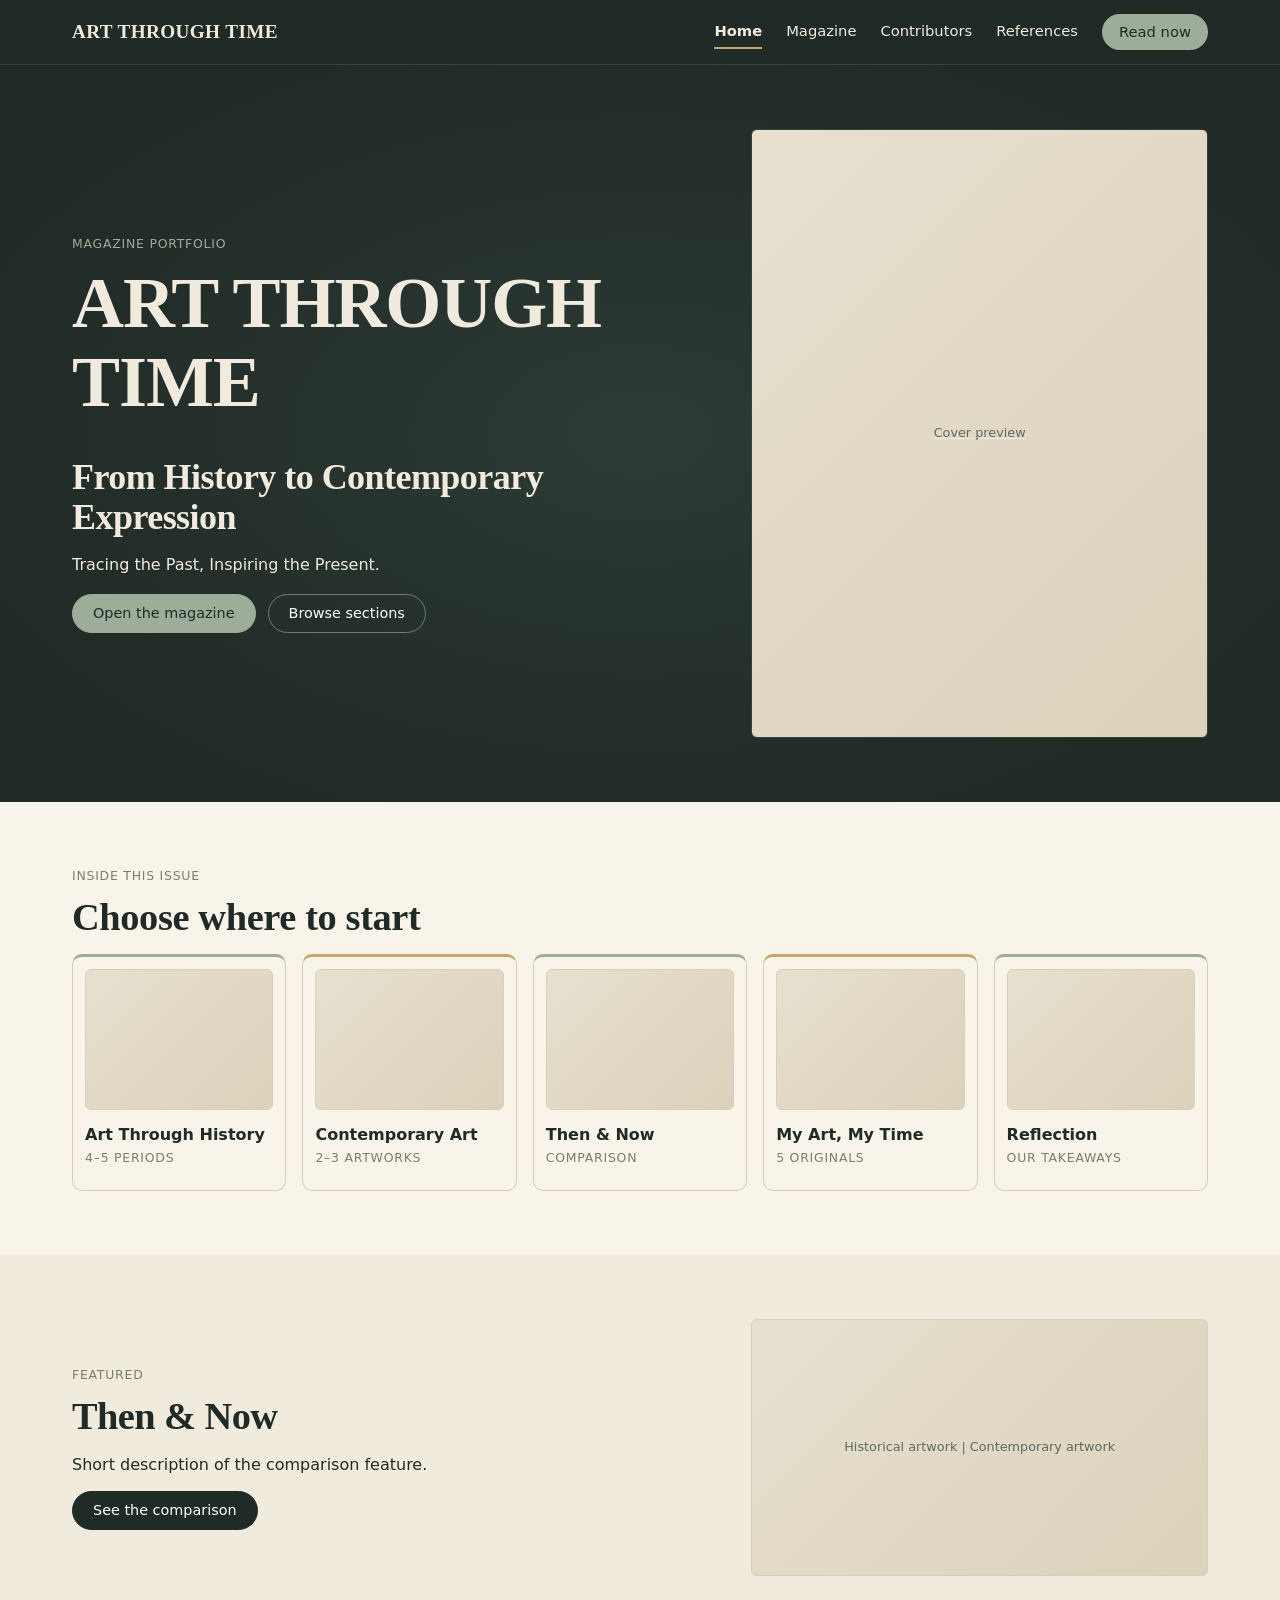
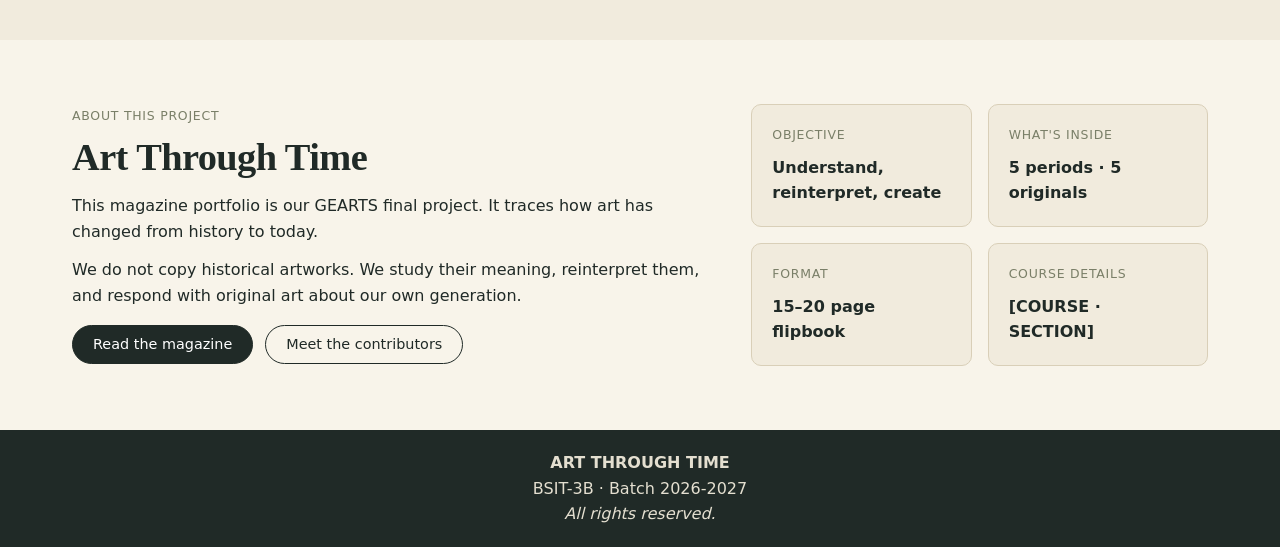
==== index.html @ 332687cd "Base Website/Initial Commit" ====
<!doctype html>
<html lang="en">
<head>
  <meta charset="utf-8">
  <meta name="viewport" content="width=device-width, initial-scale=1">
  <link rel="stylesheet" href="css/style.css">
  <title>Art Through Time</title>
</head>
<body>

  <div id="site-header"></div>

    <main>
      <section class="section">
        <div class="wrap hero">
          <div>
            <p class="label">Magazine Portfolio</p>
            <h1 data-title></h1>

            <h2 style="font-size: 2.25rem;">
              From History to Contemporary Expression
            </h2>

            <p>Tracing the Past, Inspiring the Present.</p>

            <div class="actions">
              <a class="btn primary" href="magazine.html">Open the magazine</a>
              <a class="btn" href="#sections">Browse sections</a>
            </div>
          </div>

          <a href="magazine.html" aria-label="Open the magazine">
            <div class="ph">Cover preview</div>
          </a>

        </div>
      </section>

      <section class="section alt" id="sections">
        <div class="wrap">

          <p class="label">Inside this issue</p>
          <h2>Choose where to start</h2>

          <div class="cards">
            <a class="card" href="viewer.html#p=4">
              <div class="ph"></div>
              <strong>Art Through History</strong>
              <p class="label">4–5 periods</p>
            </a>

            <a class="card" href="viewer.html#p=12">
              <div class="ph"></div>
              <strong>Contemporary Art</strong>
              <p class="label">2–3 artworks</p>
            </a>

            <a class="card" href="viewer.html#p=14">
              <div class="ph"></div>
              <strong>Then &amp; Now</strong>
              <p class="label">Comparison</p>
            </a>

            <a class="card" href="viewer.html#p=16">
              <div class="ph"></div>
              <strong>My Art, My Time</strong>
              <p class="label">5 originals</p>
            </a>

            <a class="card" href="viewer.html#p=18">
              <div class="ph"></div>
              <strong>Reflection</strong>
              <p class="label">Our takeaways</p>
            </a>
          </div>

        </div>
      </section>

      <section class="section">
        <div class="wrap hero">

          <div>
              <p class="label">Featured</p>
              <h2>Then &amp; Now</h2>
              <p>Short description of the comparison feature.</p>

              <a class="btn primary" href="viewer.html#p=14">
                See the comparison
              </a>
          </div>

          <div class="ph wide">
            Historical artwork | Contemporary artwork
          </div>

        </div>
      </section>

      <section class="section alt">
        <div class="wrap hero">

          <div>
            <p class="label">About this project</p>
            <h2>Art Through Time</h2>

            <p>
              This magazine portfolio is our GEARTS final project.
              It traces how art has changed from history to today.
            </p>

            <p>
              We do not copy historical artworks. We study their
              meaning, reinterpret them, and respond with original
              art about our own generation.
            </p>

            <div class="actions">
              <a class="btn primary" href="magazine.html">Read the magazine</a>
              <a class="btn" href="contributors.html">Meet the contributors</a>
            </div>
          </div>

          <div class="grid2">
            <div class="box">
              <p class="label">Objective</p>
              <strong>Understand, reinterpret, create</strong>
            </div>

            <div class="box">
              <p class="label">What's inside</p>
              <strong>5 periods · 5 originals</strong>
            </div>

            <div class="box">
              <p class="label">Format</p>
              <strong>15–20 page flipbook</strong>
            </div>

            <div class="box">
              <p class="label">Course details</p>
              <strong>[COURSE · SECTION]</strong>
            </div>
          </div>
        </div>
      </section>
    </main>

  <div id="site-footer"></div>

  <script src="js/data.js"></script>
  <script src="js/main.js"></script>

</body>
</html>
---- css/style.css ----
:root{
  --forest:#202A27; --cream:#F1EBDD; --sage:#9DAD99; --gold:#C6A66B;
  --bg:#F1EBDD; --surface:#F8F4EA; --ink:#202A27; --muted:#5d6a63; --line:#d9cfb8;
  --dark:#202A27; --accent:#202A27; --accent-soft:#e3e5d6; --hl:#9DAD99; --hl-light:#C6A66B; --stage:radial-gradient(ellipse at center,#2d3a36 0%,#202A27 78%);
  --font-display:Georgia,"Times New Roman",serif;
  --font-body:system-ui,-apple-system,"Segoe UI",Arial,sans-serif;
  --max:1200px; --radius:10px;
  --shadow:0 1px 2px rgba(32,42,39,.06),0 8px 24px rgba(32,42,39,.08);
}
*{box-sizing:border-box}
html{-webkit-text-size-adjust:100%}
body{margin:0;font-family:var(--font-body);background:var(--bg);color:var(--ink);line-height:1.6}
img{max-width:100%}
h1,h2,h3{font-family:var(--font-display);line-height:1.1;margin:0 0 .5em;letter-spacing:-.01em}
h1{font-size:clamp(2.2rem,6vw,4.5rem)}
h2{font-size:clamp(1.6rem,3vw,2.5rem)}
a{color:inherit}
:focus-visible{outline:2px solid var(--accent);outline-offset:2px}
.wrap{max-width:var(--max);margin:0 auto;padding:0 clamp(16px,4vw,32px)}
.section{padding:clamp(40px,8vw,88px) 0}
.section.alt{background:var(--surface)}
.label{font-size:.78rem;letter-spacing:.06em;color:var(--muted);text-transform:uppercase;margin:0 0 .6em}

/* Header / footer */
.site-header{background:var(--accent);color:#F1EBDD;border-bottom:1px solid #34423d;position:sticky;top:0;z-index:10}
.site-header .wrap{display:flex;align-items:center;justify-content:space-between;height:64px;gap:16px}
.brand{font-family:var(--font-display);font-weight:700;font-size:1.2rem;text-decoration:none;letter-spacing:.02em;white-space:nowrap}
.nav{display:flex;gap:24px;align-items:center}
.nav a{text-decoration:none;font-size:.92rem;padding:4px 0;border-bottom:2px solid transparent;transition:border-color .2s}
.nav a:not(.btn):hover{border-color:#556660}
.nav a[aria-current="page"]{border-bottom-color:var(--hl-light);font-weight:600}
.site-footer{background:var(--dark);color:#e4dfd0;padding:20px 0}
.site-footer .wrap{display:flex;flex-direction:column;text-align:center;font-size:medium;}
.site-footer nav{display:flex;gap:20px;flex-wrap:wrap}
.site-footer a{text-decoration:none;opacity:.85}
.site-footer a:hover{opacity:1;text-decoration:underline}

/* Buttons / chips */
.btn{display:inline-flex;align-items:center;justify-content:center;gap:6px;padding:10px 20px;border:1px solid var(--ink);border-radius:999px;background:var(--surface);color:var(--ink);text-decoration:none;font-size:.9rem;cursor:pointer;font-family:inherit;line-height:1.2;transition:background .2s,color .2s,transform .1s}
.btn:hover{background:var(--ink);color:#fff}
.btn:active{transform:scale(.97)}
.btn.primary{background:var(--accent);border-color:var(--accent);color:#fff}
.nav .btn{background:var(--hl);border-color:var(--hl);color:#fff}
.btn.primary:hover{background:var(--hl);border-color:var(--hl)}
.nav .btn:hover{background:var(--cream);border-color:var(--cream);color:var(--ink)}
.nav .btn{padding:8px 16px}
.btn:disabled{opacity:.4;cursor:not-allowed}
.chip{display:inline-block;padding:3px 12px;border:1px solid var(--line);border-radius:99px;font-size:.78rem;text-decoration:none;background:var(--surface);cursor:pointer;font-family:inherit;color:var(--ink);transition:background .2s,border-color .2s}
.chip:hover{border-color:var(--hl);background:var(--accent-soft)}
.chip.active{background:var(--ink);border-color:var(--ink);color:#fff}
.actions{display:flex;gap:12px;flex-wrap:wrap;margin:24px 0}

/* Placeholders */
.ph{background:linear-gradient(135deg,#e7e0cf,#dbd2bb);border:1px solid var(--line);display:grid;place-items:center;text-align:center;padding:8px;color:var(--muted);font-size:.8rem;aspect-ratio:3/4;overflow:hidden;border-radius:6px}
.ph img{width:100%;height:100%;object-fit:cover}
.ph.wide{aspect-ratio:16/9}

/* Layouts */
.hero{display:grid;grid-template-columns:1.4fr 1fr;gap:clamp(24px,5vw,56px);align-items:center}
.cards{display:grid;grid-template-columns:repeat(auto-fill,minmax(min(100%,200px),1fr));gap:16px}
.card{background:var(--surface);border:1px solid var(--line);border-radius:var(--radius);padding:12px;text-decoration:none;display:block;transition:box-shadow .2s,transform .2s}
a.card:hover{box-shadow:var(--shadow);transform:translateY(-2px)}
.card .ph{aspect-ratio:4/3;margin-bottom:12px}
.card p{margin:.2em 0 0}

/* Contributors */
.person{text-align:center;padding:24px 12px}
.person .ph{width:96px;aspect-ratio:1;border-radius:50%;margin:0 auto 12px}
.person .chips{display:flex;gap:6px;justify-content:center;flex-wrap:wrap;margin-top:8px}
.filters{display:flex;gap:8px;flex-wrap:wrap;margin:16px 0 24px;align-items:center}

/* TOC */
.toc{display:grid;grid-template-columns:1fr 1fr;gap:12px}
.toc a{display:flex;gap:16px;align-items:center;background:var(--bg);border:1px solid var(--line);border-radius:var(--radius);padding:12px;text-decoration:none;transition:border-color .2s,box-shadow .2s}
.toc a:hover{border-color:var(--accent);box-shadow:var(--shadow)}
.toc .ph{width:48px;aspect-ratio:3/4;flex:none;padding:0}
.toc .dots{flex:1;border-bottom:2px dotted var(--line);min-width:12px}

/* Boxes */
.grid2{display:grid;grid-template-columns:1fr 1fr;gap:16px}
.box{background:var(--surface);border:1px solid var(--line);border-radius:var(--radius);padding:20px}
.section.alt .box{background:var(--bg)}
.dark{background:var(--dark);color:#fff;padding:28px;border-radius:var(--radius)}
input[type="search"]{padding:10px 16px;border:1px solid var(--line);border-radius:999px;font:inherit;min-width:240px;background:var(--surface)}

/* ===== Flipbook viewer ===== */
body.viewer{height:100vh;height:100dvh;display:flex;flex-direction:column;overflow:hidden;background:#19211f}
.viewer-top{display:flex;justify-content:space-between;align-items:center;padding:10px clamp(12px,3vw,24px);background:#202A27;color:#F1EBDD;border-bottom:1px solid #34423d;gap:12px}
.viewer-top .brand{color:#fff;overflow:hidden;text-overflow:ellipsis}
.viewer-top .tools{display:flex;gap:6px;align-items:center;flex-wrap:wrap;justify-content:flex-end}
.viewer-top .btn{background:#2a3632;border-color:#3f4e48;color:#F1EBDD;padding:8px 14px;font-size:.85rem}
.viewer-top .btn:hover:not(:disabled){background:var(--hl);border-color:var(--hl)}
.viewer-top .btn[aria-pressed="true"]{background:var(--hl);border-color:var(--hl)}
.tools .sep{width:1px;height:22px;background:#3f4e48;margin:0 4px}
#zoomreset{min-width:62px;font-variant-numeric:tabular-nums}

.viewer-body{flex:1;display:grid;grid-template-columns:0 1fr;min-height:0;transition:grid-template-columns .25s ease}
body.rail-open .viewer-body{grid-template-columns:260px 1fr}
.rail{background:#202A27;border-right:1px solid #34423d;overflow:hidden auto;color:#e4dfd0}
.rail h2{font-family:var(--font-body);font-size:.75rem;letter-spacing:.08em;text-transform:uppercase;color:#a3ada4;margin:0;padding:18px 20px 8px;white-space:nowrap}
.rail button{all:unset;box-sizing:border-box;display:flex;justify-content:space-between;gap:12px;width:260px;max-width:100%;padding:12px 20px;cursor:pointer;font-size:.92rem;border-left:3px solid transparent;color:#e4dfd0}
.rail button span{color:#a3ada4;font-variant-numeric:tabular-nums;font-size:.8rem}
.rail button:hover{background:#2a3632}
.rail button:focus-visible{outline:2px solid var(--hl);outline-offset:-2px}
.rail button.active{background:#2a3632;border-left-color:var(--hl);color:#fff}

.stage{position:relative;display:flex;flex-direction:column;min-width:0;min-height:0;background:var(--stage)}
.book-area{flex:1;display:flex;padding:clamp(12px,3vw,32px);min-height:0;overflow:auto;scrollbar-color:#556660 transparent}
.book-holder{margin:auto;flex:none}
#book{filter:drop-shadow(0 20px 30px rgba(0,0,0,.5))}
.arrow{position:absolute;top:50%;transform:translateY(-50%);z-index:5;width:44px;height:44px;border-radius:50%;border:1px solid #556660;background:rgba(32,42,39,.85);color:#fff;cursor:pointer;font-size:1.1rem;backdrop-filter:blur(6px);transition:background .2s}
.arrow:hover{background:var(--hl);border-color:var(--hl)}
#prev{left:12px}#next{right:12px}

.page{background:#FBF8F1;overflow:hidden;container-type:inline-size}
.page.hard{background:#F8F4EA}
.page-inner{padding:6cqw;font-size:3.2cqw;line-height:1.4}
.page-inner h1{font-size:9cqw;margin:0 0 .4em}
.page-inner h3{font-size:6cqw}
.page-inner .label{font-size:2.4cqw}
.page-inner img{max-width:100%;height:auto}

.scrubber{display:flex;gap:6px;padding:10px clamp(12px,3vw,24px);background:#202A27;border-top:1px solid #34423d;overflow-x:auto;align-items:center}
.scrubber button{flex:none;min-width:44px;height:34px;border:1px solid #3f4e48;border-radius:6px;background:#2a3632;color:#e4dfd0;cursor:pointer;font-size:.75rem}
.scrubber button:hover{border-color:var(--hl)}
.scrubber button.active{background:var(--hl);border-color:var(--hl);color:#fff}
.page-count{margin-left:auto;padding-left:12px;font-size:.78rem;color:#9DAD99;white-space:nowrap}

/* ===== Responsive ===== */
@media (max-width:900px){
  .hero,.grid2,.toc{grid-template-columns:1fr !important}
  .site-header .wrap{height:auto;flex-wrap:wrap;padding-top:10px;padding-bottom:10px}
  .nav{gap:16px;overflow-x:auto;width:100%;padding:4px 0}
  .nav a{white-space:nowrap}
  .hero>a{max-width:320px}
  /* rail becomes an overlay drawer */
  .viewer-body,body.rail-open .viewer-body{grid-template-columns:1fr}
  .rail{position:fixed;top:0;bottom:0;left:0;width:min(280px,85vw);z-index:30;transform:translateX(-100%);transition:transform .25s ease;padding-top:56px;box-shadow:8px 0 30px rgba(0,0,0,.4)}
  body.rail-open .rail{transform:none}
  .rail button{width:100%}
}
@media (max-width:700px){
  .arrow{width:38px;height:38px;opacity:.85}
  #prev{left:6px}#next{right:6px}
  .viewer-top{flex-wrap:wrap;padding:8px 12px}
  .viewer-top .btn{padding:6px 10px;font-size:.8rem}
  .tools .sep,#fullscreen{display:none}
  input[type="search"]{min-width:0;width:100%;margin-left:0 !important}
  .filters{margin-left:0}
  .section{padding:36px 0}
}
@media (prefers-reduced-motion:reduce){*{transition:none !important}}
.rail-close{display:none !important}
@media (max-width:900px){.rail-close{display:inline-block !important;width:auto !important;padding:0 !important;font-size:1.4rem !important;border:0 !important}.rail h2{display:flex;justify-content:space-between;align-items:center}}

/* ===== Dark accent band: first section of every page uses the viewer's stage colour ===== */
main>.section:first-child{background:var(--stage);color:#F1EBDD}
main>.section:first-child .label{color:#9DAD99}
main>.section:first-child .box,main>.section:first-child .card,main>.section:first-child .chip:not(.active){color:var(--ink)}
main>.section:first-child .box .label,main>.section:first-child .card .label{color:var(--muted)}
main>.section:first-child .btn:not(.primary){background:transparent;border-color:#6b7d75;color:#fff}
main>.section:first-child .btn:not(.primary):hover{background:var(--cream);border-color:var(--cream);color:var(--ink)}
main>.section:first-child .btn.primary{background:var(--hl);border-color:var(--hl)}
main>.section:first-child .btn.primary:hover{background:var(--cream);border-color:var(--cream);color:var(--ink)}
main>.section:first-child .chip.active{background:var(--hl);border-color:var(--hl)}
main>.section:first-child .dark{background:#202A27;border:1px solid #34423d}
main>.section:first-child .ph{border-color:#34423d}
.site-footer{background:var(--dark)}
.back{padding:8px 14px !important}
@media (max-width:540px){.viewer-top .brand{display:none}}
.viewer-top .left{display:flex;align-items:center;gap:14px;min-width:0}
#book{width:100%;height:100%}
.book-area{padding:24px 68px}
@media (max-width:700px){.book-area{padding:12px}}

/* ===== Palette 2: Museum Gallery (forest #202A27, cream #F1EBDD, sage #9DAD99, gold #C6A66B) ===== */
.nav .btn,.btn.primary:hover,.arrow:hover,.scrubber button.active,.viewer-top .btn:hover:not(:disabled),.viewer-top .btn[aria-pressed="true"],
main>.section:first-child .btn.primary,main>.section:first-child .chip.active{color:var(--forest)}
.nav .btn:hover{background:var(--cream);border-color:var(--cream)}
.rail button.active{border-left-color:var(--gold)}
.rail button.active,.rail button:hover{color:var(--cream)}
.site-header .brand,.site-header .nav a{color:var(--cream)}
.site-header .nav .btn{color:var(--forest)}
.label{color:#7a7f68}
main>.section:first-child .label,.site-footer .label{color:var(--sage)}
.chip:hover{background:var(--accent-soft);border-color:var(--sage)}
.card,.box{border-color:var(--line)}
a.card{border-top:3px solid var(--sage)}
a.card:nth-child(even){border-top-color:var(--gold)}
.dark{background:var(--forest)}
.hero h1,.hero h2{letter-spacing:-.015em}
body.viewer{background:#19211f}

/* ===== Tighter spacing ===== */
.section{padding:clamp(28px,5vw,64px) 0}
.hero{gap:clamp(16px,4vw,40px)}
.actions{margin:16px 0 0}
.section p{margin:0 0 .8em}
.section h2{margin-bottom:.4em}
.section .cards{margin-top:16px}
.filters{margin:12px 0 16px}
@media (max-width:900px){
  .hero>a,.hero>.ph{max-width:240px}
  .hero>.ph.wide{max-width:none}
}
@media (max-width:700px){
  .section{padding:24px 0}
  .hero{gap:16px}
  .site-footer{padding:24px 0}
  h1{margin-bottom:.35em}
}
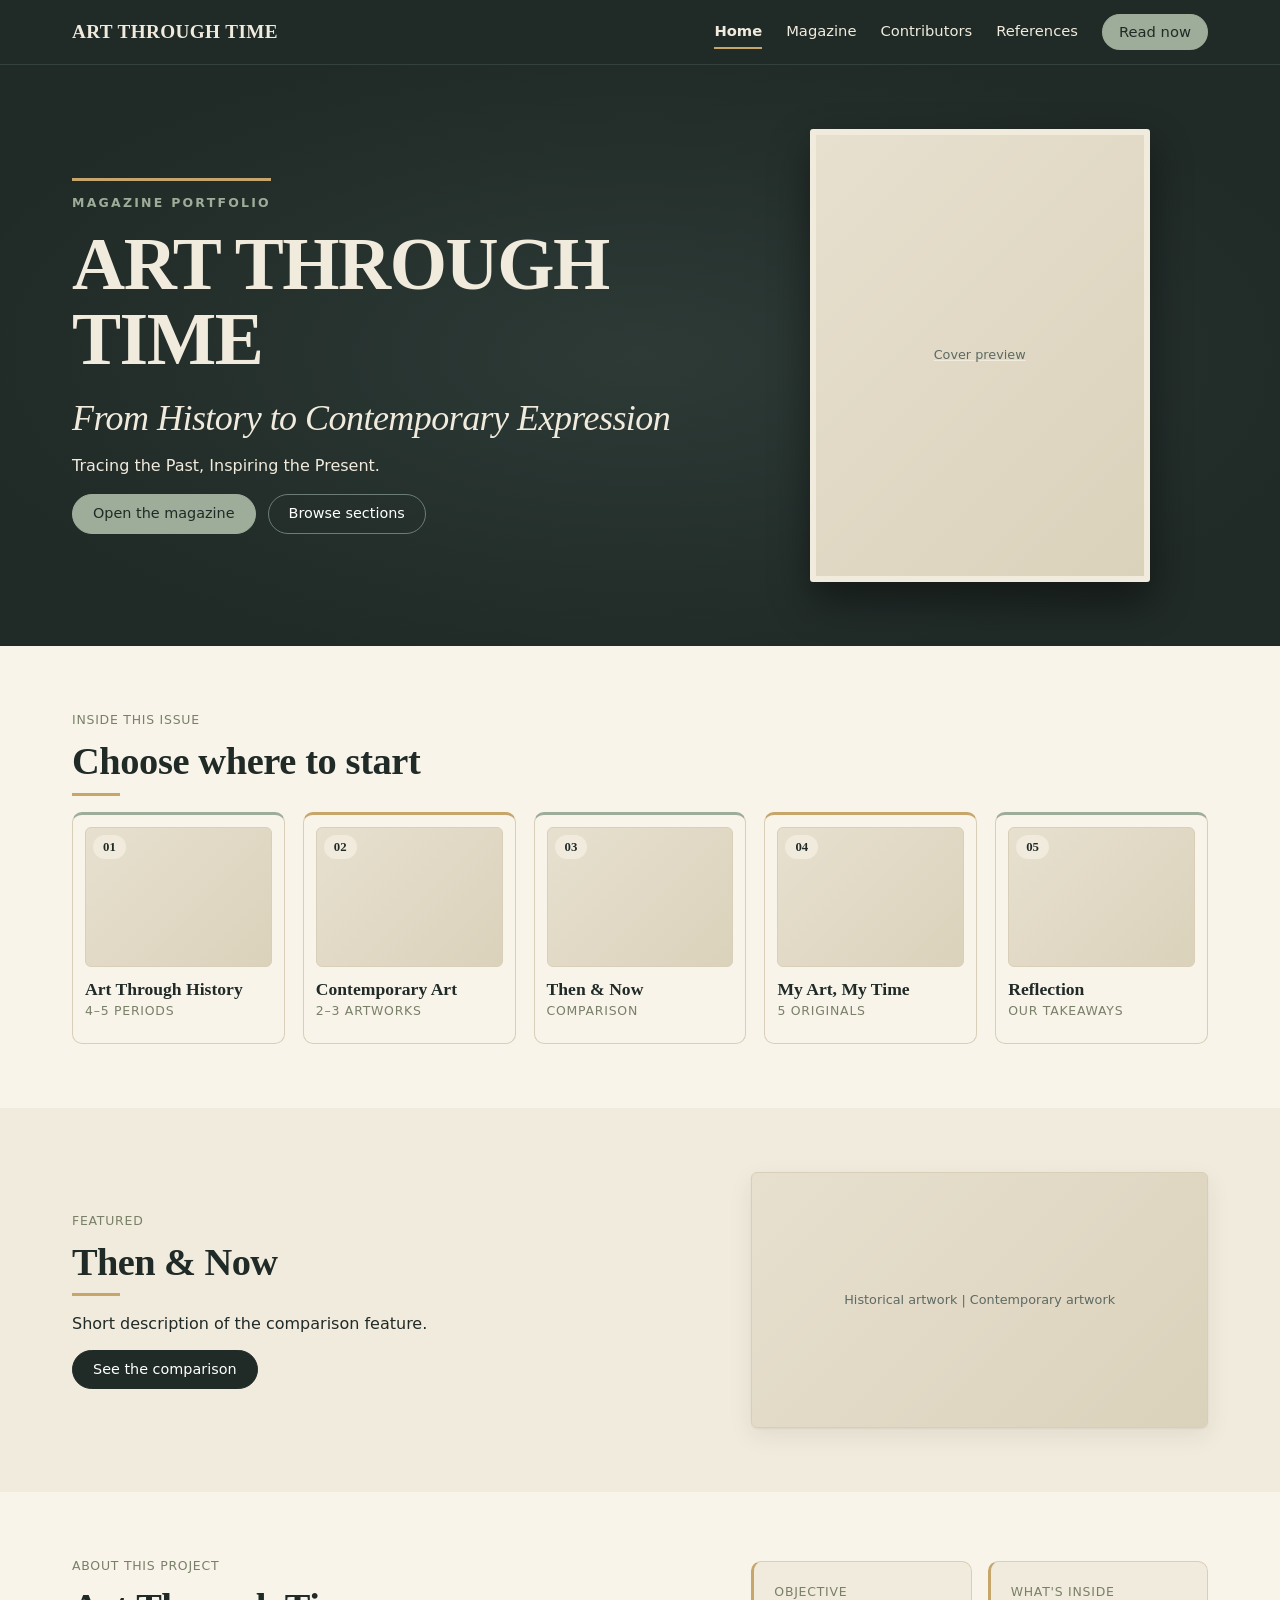
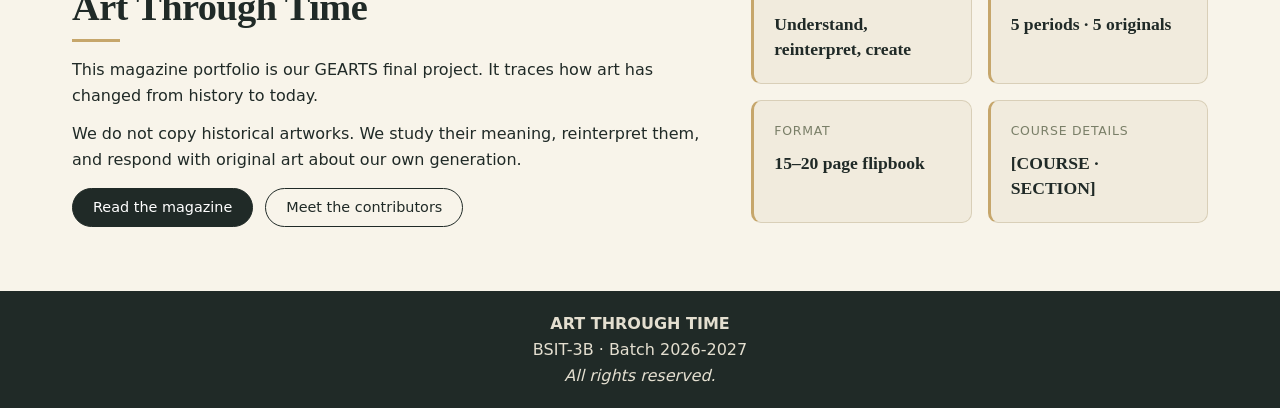
==== commit 2e1cc236: "Base Website/Initial Commit" ====
--- a/index.html
+++ b/index.html
@@ -6,7 +6,7 @@
   <link rel="stylesheet" href="css/style.css">
   <title>Art Through Time</title>
 </head>
-<body>
+<body class="home">
 
   <div id="site-header"></div>
 
--- a/css/style.css
+++ b/css/style.css
@@ -208,4 +208,188 @@
   .hero{gap:16px}
   .site-footer{padding:24px 0}
   h1{margin-bottom:.35em}
+}
+
+/* =====================================================
+   SHARED MAGAZINE TOUCHES
+   Applies to: contributors, home, magazine, references
+   ===================================================== */
+
+/* Masthead label: gold rule on top, spaced capitals */
+body:is(.contributors,.home,.magazine,.references) main > .section:first-child .wrap > .label:first-child,
+body:is(.contributors,.home,.magazine,.references) main > .section:first-child .hero > div > .label:first-child{
+  display:inline-block;padding-top:12px;border-top:3px solid var(--gold);
+  letter-spacing:.18em;font-weight:600;margin-bottom:14px;
+}
+
+/* Big page title */
+body:is(.contributors,.home,.magazine,.references) main > .section:first-child h1{
+  font-size:clamp(2.4rem,6.5vw,4.6rem);font-weight:700;line-height:1.02;
+  letter-spacing:-.02em;margin-bottom:.3em;
+}
+
+/* Small gold bar under section headings further down the page */
+body:is(.home,.magazine) .section:not(:first-child) h2::after{
+  content:"";display:block;width:48px;height:3px;background:var(--gold);margin-top:10px;
+}
+
+/* Magazine cover look for the cover preview image */
+body:is(.home,.magazine) .hero > a{justify-self:center;width:100%;max-width:340px}
+body:is(.home,.magazine) .hero > a .ph{
+  border:6px solid var(--cream);border-radius:3px;
+  box-shadow:0 18px 40px rgba(0,0,0,.45);transition:transform .3s;
+}
+body:is(.home,.magazine) .hero > a:hover .ph{transform:rotate(-1.5deg) translateY(-4px)}
+
+/* Subtitle in the hero looks like a standfirst */
+body:is(.home,.magazine) main > .section:first-child .hero h2{
+  font-style:italic;font-weight:400;color:var(--cream);
+}
+
+/* =====================================================
+   HOME (index.html)
+   ===================================================== */
+body.home .cards{counter-reset:issue;gap:18px}
+body.home a.card{position:relative;counter-increment:issue}
+body.home a.card::before{
+  content:counter(issue,decimal-leading-zero);position:absolute;top:20px;left:20px;z-index:1;
+  background:var(--cream);color:var(--forest);font-family:var(--font-display);
+  font-weight:700;font-size:.8rem;padding:2px 10px;border-radius:99px;
+}
+body.home a.card strong{display:block;font-family:var(--font-display);font-size:1.1rem;line-height:1.25}
+body.home .hero > .ph.wide{border:1px solid var(--line);box-shadow:var(--shadow)}
+body.home .grid2 .box{border-left:3px solid var(--gold)}
+body.home .grid2 .box strong{font-family:var(--font-display);font-size:1.1rem;line-height:1.3}
+
+/* =====================================================
+   MAGAZINE (magazine.html)
+   ===================================================== */
+body.magazine .hero > a{max-width:300px}
+body.magazine .hero p .chip{margin:0 6px 8px 0;font-size:.8rem;padding:4px 14px}
+body.magazine .toc{gap:14px}
+body.magazine .toc a{
+  border-left:3px solid var(--sage);font-family:var(--font-display);font-size:1.05rem;
+}
+body.magazine .toc a:nth-child(even){border-left-color:var(--gold)}
+body.magazine .toc a:hover{transform:translateX(3px)}
+
+/* =====================================================
+   CONTRIBUTORS (contributors.html)
+   ===================================================== */
+body.contributors main h1 + p{
+  margin:0 0 24px;padding-bottom:20px;
+  border-bottom:3px double rgba(157,173,153,.55);opacity:.9;
+}
+
+/* Filters and search */
+body.contributors .filters{gap:10px;margin:8px 0 28px}
+body.contributors .filters > .label{margin:0 6px 0 0;letter-spacing:.14em;font-weight:600}
+body.contributors #filters .chip{padding:6px 16px;font-size:.82rem;letter-spacing:.02em}
+body.contributors #filters .chip:hover{transform:translateY(-1px)}
+body.contributors #search{
+  padding:10px 18px;border-color:#6b7d75;background:var(--surface);color:var(--ink);
+  transition:border-color .2s,box-shadow .2s;
+}
+body.contributors #search:focus{
+  outline:none;border-color:var(--gold);box-shadow:0 0 0 3px rgba(198,166,107,.35);
+}
+
+/* Contributor cards */
+body.contributors #people{counter-reset:person;gap:18px}
+body.contributors #people .card,
+body.contributors #people .person{
+  position:relative;counter-increment:person;border-top:3px solid var(--sage);
+  padding:24px 14px 20px;text-align:center;overflow:hidden;
+}
+body.contributors #people .card:nth-child(even),
+body.contributors #people .person:nth-child(even){border-top-color:var(--gold)}
+
+/* Issue-style number in the corner */
+body.contributors #people .card::before,
+body.contributors #people .person::before{
+  content:counter(person,decimal-leading-zero);position:absolute;top:10px;right:12px;
+  font-family:var(--font-display);font-size:.85rem;font-weight:700;color:var(--gold);
+}
+body.contributors #people .card:hover,
+body.contributors #people .person:hover{transform:translateY(-4px);box-shadow:var(--shadow)}
+
+/* Round photo with a thin gold ring */
+body.contributors #people .ph{
+  width:96px;aspect-ratio:1;border-radius:50%;margin:0 auto 14px;border:2px solid var(--gold);
+}
+
+/* Names look like a magazine byline */
+body.contributors #people strong,
+body.contributors #people h3,
+body.contributors #people h4{
+  display:block;font-family:var(--font-display);font-size:1.02rem;font-weight:700;
+  line-height:1.25;text-wrap:balance;
+}
+body.contributors #people .label{margin:6px 0 0;font-size:.7rem;letter-spacing:.14em}
+body.contributors #people .chips{margin-top:10px}
+
+@media (max-width:700px){
+  body.contributors #people{grid-template-columns:repeat(2,1fr);gap:12px}
+  body.contributors #people .ph{width:76px}
+  body.contributors #people strong,
+  body.contributors #people h3,
+  body.contributors #people h4{font-size:.92rem}
+}
+
+/* =====================================================
+   REFERENCES (references.html)
+   ===================================================== */
+body.references #ref-filters{gap:10px;margin:8px 0 20px}
+body.references #ref-filters .label{margin:0 6px 0 0;letter-spacing:.14em;font-weight:600}
+body.references #ref-filters .chip{padding:6px 16px;font-size:.82rem}
+body.references #ref-filters .chip:hover{transform:translateY(-1px)}
+
+/* Reference list */
+body.references #refs{margin:0;padding-left:1.6em}
+body.references #refs li{
+  padding:12px 0 12px .4em;border-bottom:1px dotted var(--line);line-height:1.5;
+}
+body.references #refs li:last-child{border-bottom:0}
+body.references #refs li::marker{color:var(--gold);font-family:var(--font-display);font-weight:700}
+body.references #refs a{text-underline-offset:3px}
+
+/* Acknowledgements column */
+body.references #thanks .dark h2{font-style:italic;font-weight:400}
+body.references #thanks .box ul{list-style:none;margin:0;padding:0}
+body.references #thanks .box li{padding:8px 0;border-bottom:1px dotted var(--line)}
+body.references #thanks .box li:last-child{border-bottom:0}
+body.references #thanks .box li::before{content:"— ";color:var(--gold);font-weight:700}
+body.references #thanks .box:last-of-type{border-left:3px solid var(--gold)}
+body.references #thanks .box:last-of-type p:last-child{font-family:var(--font-display);font-style:italic}
+
+/* =====================================================
+   VIEWER (viewer.html): text margin inside the pages
+   ===================================================== */
+body.viewer #book .page,
+body.viewer #book .stf__item{
+  box-sizing:border-box;
+  padding:clamp(14px,3%,28px) clamp(24px,6%,64px);
+  overflow-x:hidden;overflow-y:auto;scrollbar-width:thin;
+}
+body.viewer #book .page p,
+body.viewer #book .page li{
+  font-size:clamp(.78rem,1.1vw,.95rem);line-height:1.45;margin:0 0 .6em;
+  max-width:100%;overflow-wrap:break-word;
+}
+body.viewer #book .page h1{font-size:clamp(1.3rem,2.4vw,2rem);margin:0 0 .4em}
+body.viewer #book .page h2{font-size:clamp(1.05rem,1.8vw,1.5rem);margin:0 0 .4em}
+body.viewer #book .page h3{font-size:clamp(.9rem,1.4vw,1.15rem);margin:0 0 .4em}
+body.viewer #book .page h1,
+body.viewer #book .page h2,
+body.viewer #book .page h3{max-width:100%;overflow-wrap:break-word}
+body.viewer #book .page .label{font-size:.7rem;margin:0 0 .5em}
+body.viewer #book .page .ph{aspect-ratio:4/3;margin-bottom:.8em}
+body.viewer #book .page .ph.wide{aspect-ratio:16/9}
+body.viewer #book .page img{max-width:100%;height:auto;max-height:55%;object-fit:contain}
+body.viewer #book .page.full-bleed,
+body.viewer #book .stf__item.full-bleed,
+body.viewer #book .stf__item[data-density="hard"]{padding:0;overflow:hidden}
+@media (max-width:640px){
+  body.viewer #book .page,
+  body.viewer #book .stf__item{padding:12px 16px}
 }
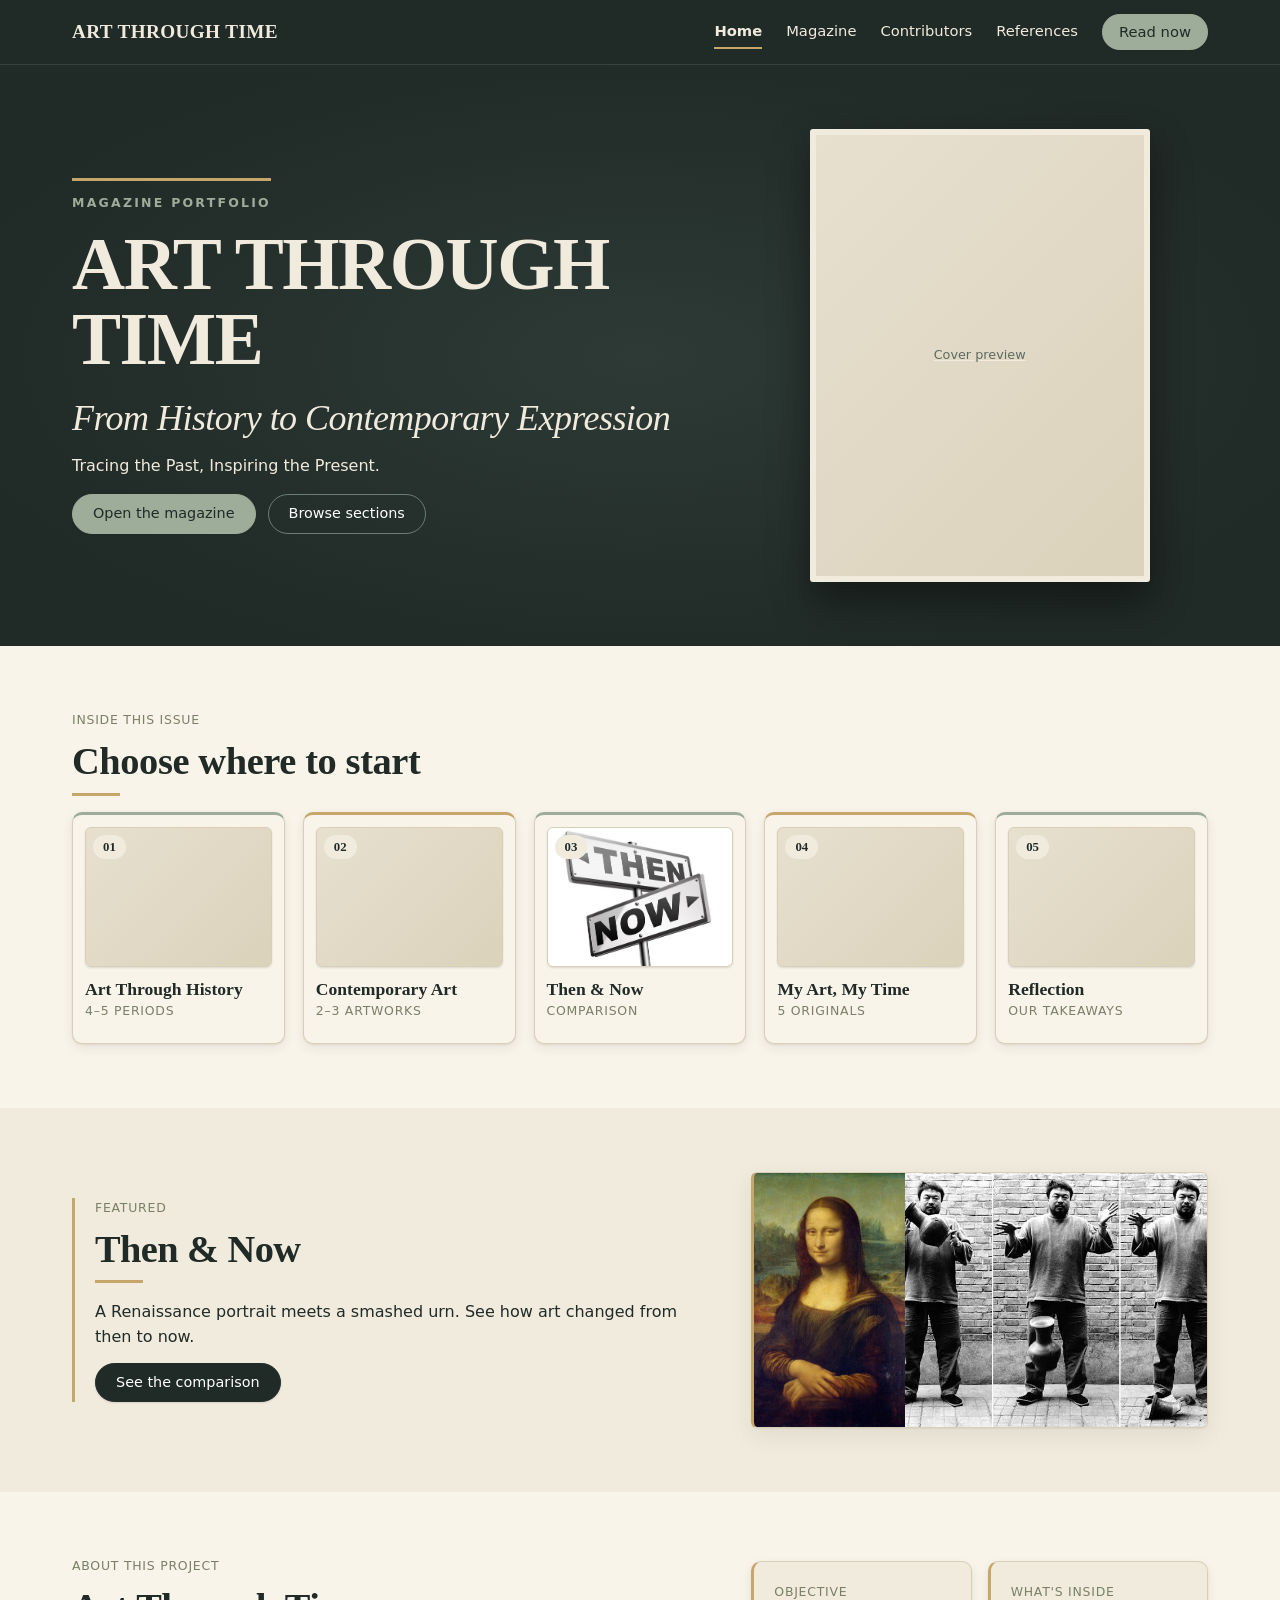
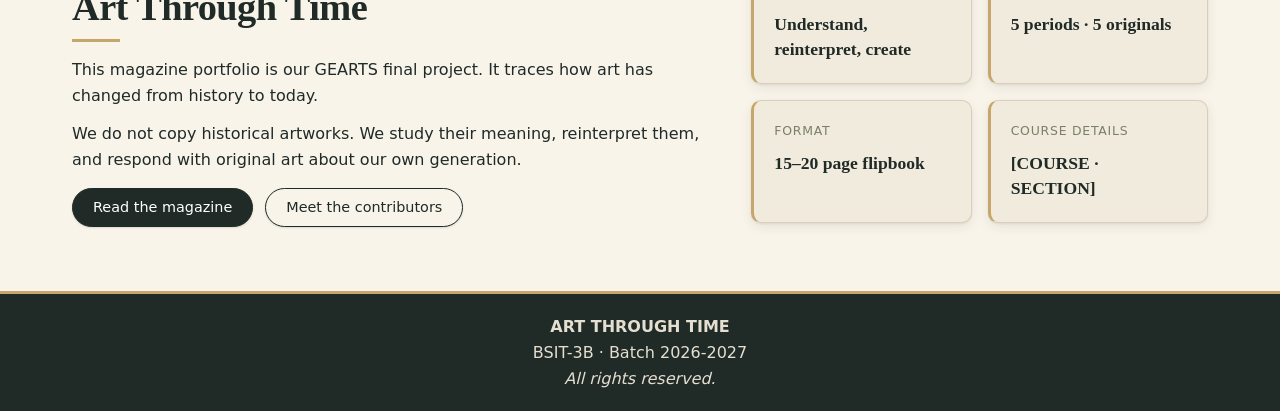
==== commit eebda64a: "Then & now" ====
--- a/index.html
+++ b/index.html
@@ -56,7 +56,7 @@
             </a>
 
             <a class="card" href="viewer.html#p=14">
-              <div class="ph"></div>
+                 <div class="ph" style="padding:0"><img src="images/then-and-now/then-now-sign.jpg" alt="Road signs reading Then and Now"></div>
               <strong>Then &amp; Now</strong>
               <p class="label">Comparison</p>
             </a>
@@ -83,16 +83,17 @@
           <div>
               <p class="label">Featured</p>
               <h2>Then &amp; Now</h2>
-              <p>Short description of the comparison feature.</p>
+              <p>A Renaissance portrait meets a smashed urn. See how art changed from then to now.</p>
 
               <a class="btn primary" href="viewer.html#p=14">
                 See the comparison
               </a>
           </div>
 
-          <div class="ph wide">
-            Historical artwork | Contemporary artwork
-          </div>
+          <div class="ph wide" style="grid-template-columns:1fr 2fr;gap:0;padding:0">
+  <img src="images/then-and-now/mona-lisa.jpg" alt="Mona Lisa by Leonardo da Vinci" style="object-position:center 20%">
+  <img src="images/then-and-now/dropping-a-han-dynasty-urn.jpg" alt="Ai Weiwei dropping a Han Dynasty urn, three photographs">
+</div>
 
         </div>
       </section>
--- a/css/style.css
+++ b/css/style.css
@@ -294,6 +294,15 @@
   outline:none;border-color:var(--gold);box-shadow:0 0 0 3px rgba(198,166,107,.35);
 }
 
+/* One straight line on desktop: label | chips | search */
+@media (min-width:901px){
+  body.contributors main .filters:not(#filters){flex-wrap:nowrap;align-items:center;gap:10px}
+  body.contributors .filters > .label{flex:none;white-space:nowrap;margin:0}
+  body.contributors #filters{flex:1 1 auto;min-width:0;flex-wrap:nowrap;gap:6px;margin:0;align-items:center}
+  body.contributors #filters .chip{flex:none;white-space:nowrap;padding:6px 11px;font-size:.78rem;letter-spacing:0}
+  body.contributors #search{flex:0 0 170px;width:170px;min-width:0;margin:0 !important;padding:9px 16px}
+}
+
 /* Contributor cards */
 body.contributors #people{counter-reset:person;gap:18px}
 body.contributors #people .card,
@@ -311,7 +320,7 @@
   font-family:var(--font-display);font-size:.85rem;font-weight:700;color:var(--gold);
 }
 body.contributors #people .card:hover,
-body.contributors #people .person:hover{transform:translateY(-4px);box-shadow:var(--shadow)}
+body.contributors #people .person:hover{transform:translateY(-4px);box-shadow:0 2px 4px rgba(32,42,39,.1),0 14px 30px rgba(32,42,39,.18)}
 
 /* Round photo with a thin gold ring */
 body.contributors #people .ph{
@@ -392,4 +401,72 @@
 @media (max-width:640px){
   body.viewer #book .page,
   body.viewer #book .stf__item{padding:12px 16px}
+}
+
+/* =====================================================
+   SOFT SHADOWS (all pages except the viewer)
+   Light depth on cards, boxes, rows, chips, buttons and placeholders.
+   ===================================================== */
+:root{
+  --shadow-soft:0 1px 2px rgba(32,42,39,.08),0 4px 12px rgba(32,42,39,.08);
+  --shadow-lift:0 2px 4px rgba(32,42,39,.10),0 12px 28px rgba(32,42,39,.16);
+  --shadow-tiny:0 1px 2px rgba(32,42,39,.14);
+}
+
+/* Cards, boxes and contents rows */
+body:not(.viewer) .card,
+body:not(.viewer) .box,
+body:not(.viewer) .toc a{box-shadow:var(--shadow-soft)}
+
+/* Placeholders / images */
+body:not(.viewer) .ph{box-shadow:var(--shadow-tiny)}
+
+/* Dark acknowledgements panel */
+body:not(.viewer) .dark{box-shadow:0 6px 18px rgba(0,0,0,.28)}
+
+/* Chips and buttons: tiny lift */
+body:not(.viewer) .chip,
+body:not(.viewer) .btn{box-shadow:var(--shadow-tiny)}
+body:not(.viewer) main>.section:first-child .btn:not(.primary){box-shadow:none}
+
+/* Cards that sit on the dark top band need a stronger shadow to show */
+body:not(.viewer) main>.section:first-child .card,
+body:not(.viewer) main>.section:first-child .box{box-shadow:0 4px 16px rgba(0,0,0,.3)}
+
+/* Hover: a bit more lift */
+body:not(.viewer) a.card:hover,
+body:not(.viewer) .toc a:hover{box-shadow:var(--shadow-lift)}
+body:not(.viewer) .btn:hover,
+body:not(.viewer) .chip:hover{box-shadow:0 2px 6px rgba(32,42,39,.22)}
+
+/* =====================================================
+   EXTRA POLISH: fade-in, footer rule, featured accent
+   ===================================================== */
+
+/* Sections fade up gently on page load */
+@keyframes rise{
+  from{opacity:0;transform:translateY(12px)}
+  to{opacity:1;transform:none}
+}
+body:not(.viewer) main > .section{animation:rise .6s ease both}
+body:not(.viewer) main > .section:nth-child(2){animation-delay:.1s}
+body:not(.viewer) main > .section:nth-child(3){animation-delay:.2s}
+
+/* Thin gold rule on top of the footer */
+.site-footer{border-top:3px solid var(--gold)}
+
+/* Nav links: gold underline grows on hover */
+.nav a:not(.btn):hover{border-color:var(--gold)}
+
+/* Featured "Then & Now" block on the home page */
+body.home main > .section:nth-child(3) .hero > div{
+  border-left:3px solid var(--gold);padding-left:20px;
+}
+
+/* Buttons feel more tactile */
+body:not(.viewer) .btn.primary:hover{transform:translateY(-1px)}
+
+/* Respect reduced-motion settings */
+@media (prefers-reduced-motion:reduce){
+  body:not(.viewer) main > .section{animation:none}
 }
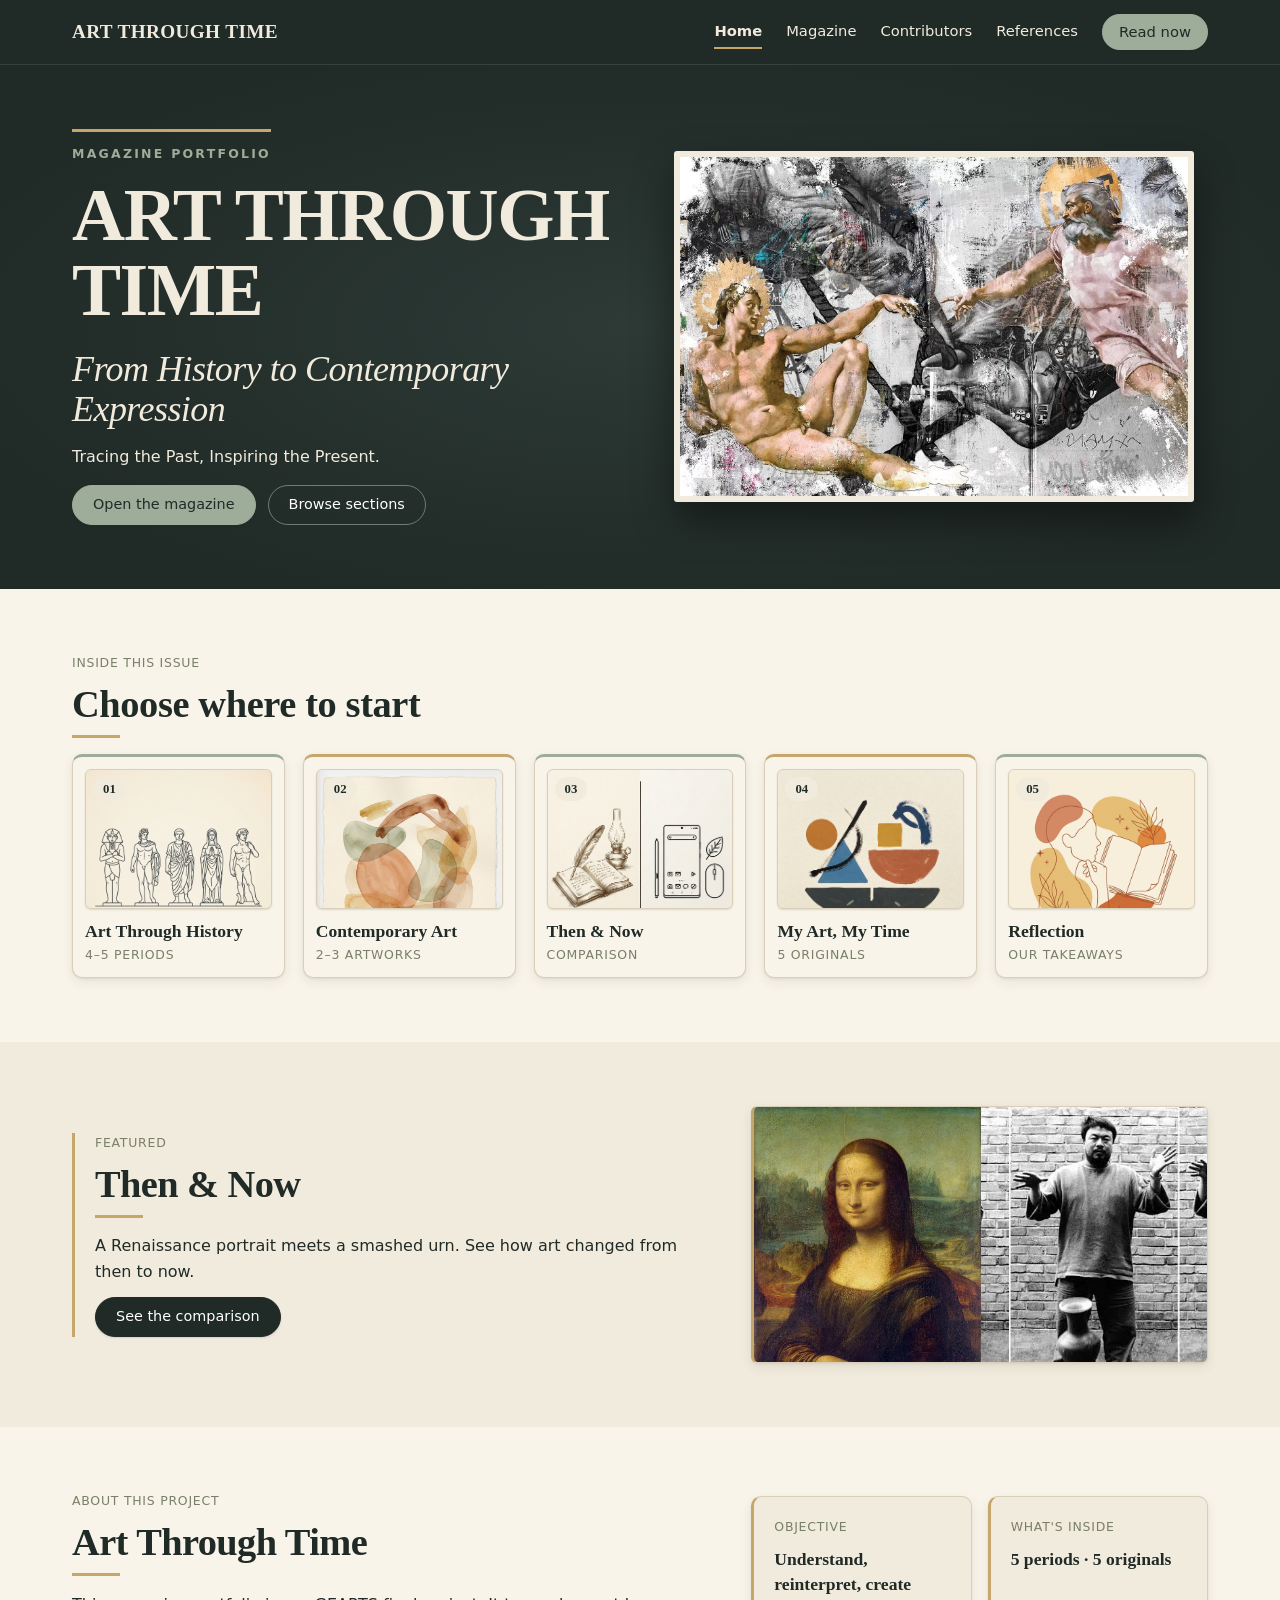
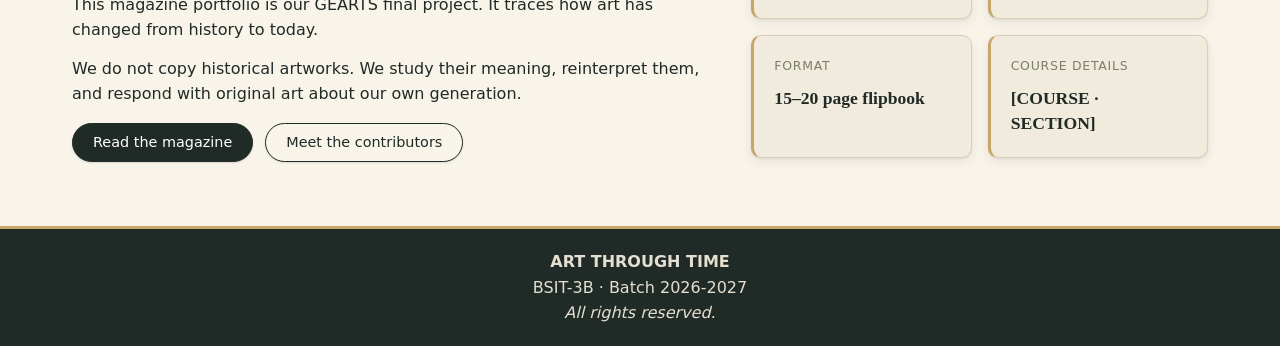
==== commit be63de27: "Update covers, home cards and magazine page" ====
--- a/index.html
+++ b/index.html
@@ -12,7 +12,7 @@
 
     <main>
       <section class="section">
-        <div class="wrap hero">
+        <div class="wrap hero" style="grid-template-columns:1fr 1fr">
           <div>
             <p class="label">Magazine Portfolio</p>
             <h1 data-title></h1>
@@ -29,8 +29,10 @@
             </div>
           </div>
 
-          <a href="magazine.html" aria-label="Open the magazine">
-            <div class="ph">Cover preview</div>
+          <a href="magazine.html" aria-label="Open the magazine" style="display:block;width:100%;max-width:520px;margin:0 auto;justify-self:center;align-self:center">
+            <div class="ph" style="padding:0;aspect-ratio:auto">
+              <img src="images/cover.jpg" alt="Art Through Time magazine cover" style="display:block;width:100%;height:auto;margin:0 auto;object-fit:contain;object-position:center">
+            </div>
           </a>
 
         </div>
@@ -44,31 +46,31 @@
 
           <div class="cards">
             <a class="card" href="viewer.html#p=4">
-              <div class="ph"></div>
+              <div class="ph" style="padding:0"><img src="images/artth.jpeg" alt="Art Through History"></div>
               <strong>Art Through History</strong>
               <p class="label">4–5 periods</p>
             </a>
 
             <a class="card" href="viewer.html#p=12">
-              <div class="ph"></div>
+              <div class="ph" style="padding:0"><img src="images/cont.jpeg" alt="Contemporary Art"></div>
               <strong>Contemporary Art</strong>
               <p class="label">2–3 artworks</p>
             </a>
 
             <a class="card" href="viewer.html#p=14">
-                 <div class="ph" style="padding:0"><img src="images/then-and-now/then-now-sign.jpg" alt="Road signs reading Then and Now"></div>
+              <div class="ph" style="padding:0"><img src="images/tandn.jpeg" alt="Then and Now"></div>
               <strong>Then &amp; Now</strong>
               <p class="label">Comparison</p>
             </a>
 
             <a class="card" href="viewer.html#p=16">
-              <div class="ph"></div>
+              <div class="ph" style="padding:0"><img src="images/myart.jpeg" alt="My Art, My Time"></div>
               <strong>My Art, My Time</strong>
               <p class="label">5 originals</p>
             </a>
 
             <a class="card" href="viewer.html#p=18">
-              <div class="ph"></div>
+              <div class="ph" style="padding:0"><img src="images/reflection.jpeg" alt="Reflection"></div>
               <strong>Reflection</strong>
               <p class="label">Our takeaways</p>
             </a>
@@ -90,10 +92,10 @@
               </a>
           </div>
 
-          <div class="ph wide" style="grid-template-columns:1fr 2fr;gap:0;padding:0">
-  <img src="images/then-and-now/mona-lisa.jpg" alt="Mona Lisa by Leonardo da Vinci" style="object-position:center 20%">
-  <img src="images/then-and-now/dropping-a-han-dynasty-urn.jpg" alt="Ai Weiwei dropping a Han Dynasty urn, three photographs">
-</div>
+          <div class="ph wide" style="grid-template-columns:minmax(0,1fr) minmax(0,1fr);gap:0;padding:0">
+            <img src="images/then-and-now/mona-lisa.jpg" alt="Mona Lisa by Leonardo da Vinci" style="object-position:center 20%">
+            <img src="images/then-and-now/dropping-a-han-dynasty-urn.jpg" alt="Ai Weiwei dropping a Han Dynasty urn, three photographs" style="object-position:center">
+          </div>
 
         </div>
       </section>
--- a/css/style.css
+++ b/css/style.css
@@ -1,12 +1,25 @@
+/* =====================================================
+   ART THROUGH TIME: style.css (cleaned)
+   1 Variables   2 Base   3 Header/Footer   4 Buttons/Chips   5 Layout blocks
+   6 Dark top band   7 Page-specific   8 Viewer   9 Magazine pages (inside flipbook)
+   10 Shadows & motion   11 Responsive
+   ===================================================== */
+
+/* ===== 1. Variables ===== */
 :root{
   --forest:#202A27; --cream:#F1EBDD; --sage:#9DAD99; --gold:#C6A66B;
   --bg:#F1EBDD; --surface:#F8F4EA; --ink:#202A27; --muted:#5d6a63; --line:#d9cfb8;
-  --dark:#202A27; --accent:#202A27; --accent-soft:#e3e5d6; --hl:#9DAD99; --hl-light:#C6A66B; --stage:radial-gradient(ellipse at center,#2d3a36 0%,#202A27 78%);
+  --dark:#202A27; --accent:#202A27; --accent-soft:#e3e5d6; --hl:#9DAD99; --hl-light:#C6A66B;
+  --stage:radial-gradient(ellipse at center,#2d3a36 0%,#202A27 78%);
   --font-display:Georgia,"Times New Roman",serif;
   --font-body:system-ui,-apple-system,"Segoe UI",Arial,sans-serif;
   --max:1200px; --radius:10px;
-  --shadow:0 1px 2px rgba(32,42,39,.06),0 8px 24px rgba(32,42,39,.08);
-}
+  --shadow-soft:0 1px 2px rgba(32,42,39,.08),0 4px 12px rgba(32,42,39,.08);
+  --shadow-lift:0 2px 4px rgba(32,42,39,.10),0 12px 28px rgba(32,42,39,.16);
+  --shadow-tiny:0 1px 2px rgba(32,42,39,.14);
+}
+
+/* ===== 2. Base ===== */
 *{box-sizing:border-box}
 html{-webkit-text-size-adjust:100%}
 body{margin:0;font-family:var(--font-body);background:var(--bg);color:var(--ink);line-height:1.6}
@@ -17,238 +30,118 @@
 a{color:inherit}
 :focus-visible{outline:2px solid var(--accent);outline-offset:2px}
 .wrap{max-width:var(--max);margin:0 auto;padding:0 clamp(16px,4vw,32px)}
-.section{padding:clamp(40px,8vw,88px) 0}
+.section{padding:clamp(28px,5vw,64px) 0}
 .section.alt{background:var(--surface)}
-.label{font-size:.78rem;letter-spacing:.06em;color:var(--muted);text-transform:uppercase;margin:0 0 .6em}
-
-/* Header / footer */
-.site-header{background:var(--accent);color:#F1EBDD;border-bottom:1px solid #34423d;position:sticky;top:0;z-index:10}
+.section p{margin:0 0 .8em}
+.section h2{margin-bottom:.4em}
+.section .cards{margin-top:16px}
+.label{font-size:.78rem;letter-spacing:.06em;color:#7a7f68;text-transform:uppercase;margin:0 0 .6em}
+.hero h1,.hero h2{letter-spacing:-.015em}
+
+/* ===== 3. Header / footer ===== */
+.site-header{background:var(--accent);color:var(--cream);border-bottom:1px solid #34423d;position:sticky;top:0;z-index:10}
 .site-header .wrap{display:flex;align-items:center;justify-content:space-between;height:64px;gap:16px}
 .brand{font-family:var(--font-display);font-weight:700;font-size:1.2rem;text-decoration:none;letter-spacing:.02em;white-space:nowrap}
+.site-header .brand,.site-header .nav a{color:var(--cream)}
 .nav{display:flex;gap:24px;align-items:center}
 .nav a{text-decoration:none;font-size:.92rem;padding:4px 0;border-bottom:2px solid transparent;transition:border-color .2s}
-.nav a:not(.btn):hover{border-color:#556660}
-.nav a[aria-current="page"]{border-bottom-color:var(--hl-light);font-weight:600}
-.site-footer{background:var(--dark);color:#e4dfd0;padding:20px 0}
-.site-footer .wrap{display:flex;flex-direction:column;text-align:center;font-size:medium;}
+.nav a:not(.btn):hover{border-color:var(--gold)}
+.nav a[aria-current="page"]{border-bottom-color:var(--gold);font-weight:600}
+
+.site-footer{background:var(--dark);color:#e4dfd0;padding:20px 0;border-top:3px solid var(--gold)}
+.site-footer .wrap{display:flex;flex-direction:column;text-align:center;font-size:medium}
 .site-footer nav{display:flex;gap:20px;flex-wrap:wrap}
 .site-footer a{text-decoration:none;opacity:.85}
 .site-footer a:hover{opacity:1;text-decoration:underline}
-
-/* Buttons / chips */
+.site-footer .label{color:var(--sage)}
+
+/* ===== 4. Buttons / chips ===== */
 .btn{display:inline-flex;align-items:center;justify-content:center;gap:6px;padding:10px 20px;border:1px solid var(--ink);border-radius:999px;background:var(--surface);color:var(--ink);text-decoration:none;font-size:.9rem;cursor:pointer;font-family:inherit;line-height:1.2;transition:background .2s,color .2s,transform .1s}
 .btn:hover{background:var(--ink);color:#fff}
 .btn:active{transform:scale(.97)}
+.btn:disabled{opacity:.4;cursor:not-allowed}
 .btn.primary{background:var(--accent);border-color:var(--accent);color:#fff}
-.nav .btn{background:var(--hl);border-color:var(--hl);color:#fff}
-.btn.primary:hover{background:var(--hl);border-color:var(--hl)}
-.nav .btn:hover{background:var(--cream);border-color:var(--cream);color:var(--ink)}
-.nav .btn{padding:8px 16px}
-.btn:disabled{opacity:.4;cursor:not-allowed}
+.btn.primary:hover{background:var(--hl);border-color:var(--hl);color:var(--forest)}
+.nav .btn{padding:8px 16px;background:var(--hl);border-color:var(--hl)}
+.site-header .nav .btn{color:var(--forest)}
+.nav .btn:hover{background:var(--cream);border-color:var(--cream)}
+.back{padding:8px 14px !important}
+
 .chip{display:inline-block;padding:3px 12px;border:1px solid var(--line);border-radius:99px;font-size:.78rem;text-decoration:none;background:var(--surface);cursor:pointer;font-family:inherit;color:var(--ink);transition:background .2s,border-color .2s}
-.chip:hover{border-color:var(--hl);background:var(--accent-soft)}
+.chip:hover{border-color:var(--sage);background:var(--accent-soft)}
 .chip.active{background:var(--ink);border-color:var(--ink);color:#fff}
-.actions{display:flex;gap:12px;flex-wrap:wrap;margin:24px 0}
-
-/* Placeholders */
+.actions{display:flex;gap:12px;flex-wrap:wrap;margin:16px 0 0}
+
+/* ===== 5. Layout blocks ===== */
 .ph{background:linear-gradient(135deg,#e7e0cf,#dbd2bb);border:1px solid var(--line);display:grid;place-items:center;text-align:center;padding:8px;color:var(--muted);font-size:.8rem;aspect-ratio:3/4;overflow:hidden;border-radius:6px}
 .ph img{width:100%;height:100%;object-fit:cover}
 .ph.wide{aspect-ratio:16/9}
 
-/* Layouts */
-.hero{display:grid;grid-template-columns:1.4fr 1fr;gap:clamp(24px,5vw,56px);align-items:center}
+.hero{display:grid;grid-template-columns:1.4fr 1fr;gap:clamp(16px,4vw,40px);align-items:center}
 .cards{display:grid;grid-template-columns:repeat(auto-fill,minmax(min(100%,200px),1fr));gap:16px}
 .card{background:var(--surface);border:1px solid var(--line);border-radius:var(--radius);padding:12px;text-decoration:none;display:block;transition:box-shadow .2s,transform .2s}
-a.card:hover{box-shadow:var(--shadow);transform:translateY(-2px)}
+a.card{border-top:3px solid var(--sage)}
+a.card:nth-child(even){border-top-color:var(--gold)}
+a.card:hover{transform:translateY(-2px)}
 .card .ph{aspect-ratio:4/3;margin-bottom:12px}
 .card p{margin:.2em 0 0}
 
-/* Contributors */
 .person{text-align:center;padding:24px 12px}
 .person .ph{width:96px;aspect-ratio:1;border-radius:50%;margin:0 auto 12px}
 .person .chips{display:flex;gap:6px;justify-content:center;flex-wrap:wrap;margin-top:8px}
-.filters{display:flex;gap:8px;flex-wrap:wrap;margin:16px 0 24px;align-items:center}
-
-/* TOC */
+.filters{display:flex;gap:8px;flex-wrap:wrap;margin:12px 0 16px;align-items:center}
+
 .toc{display:grid;grid-template-columns:1fr 1fr;gap:12px}
 .toc a{display:flex;gap:16px;align-items:center;background:var(--bg);border:1px solid var(--line);border-radius:var(--radius);padding:12px;text-decoration:none;transition:border-color .2s,box-shadow .2s}
-.toc a:hover{border-color:var(--accent);box-shadow:var(--shadow)}
+.toc a:hover{border-color:var(--accent)}
 .toc .ph{width:48px;aspect-ratio:3/4;flex:none;padding:0}
 .toc .dots{flex:1;border-bottom:2px dotted var(--line);min-width:12px}
 
-/* Boxes */
 .grid2{display:grid;grid-template-columns:1fr 1fr;gap:16px}
 .box{background:var(--surface);border:1px solid var(--line);border-radius:var(--radius);padding:20px}
 .section.alt .box{background:var(--bg)}
 .dark{background:var(--dark);color:#fff;padding:28px;border-radius:var(--radius)}
 input[type="search"]{padding:10px 16px;border:1px solid var(--line);border-radius:999px;font:inherit;min-width:240px;background:var(--surface)}
 
-/* ===== Flipbook viewer ===== */
-body.viewer{height:100vh;height:100dvh;display:flex;flex-direction:column;overflow:hidden;background:#19211f}
-.viewer-top{display:flex;justify-content:space-between;align-items:center;padding:10px clamp(12px,3vw,24px);background:#202A27;color:#F1EBDD;border-bottom:1px solid #34423d;gap:12px}
-.viewer-top .brand{color:#fff;overflow:hidden;text-overflow:ellipsis}
-.viewer-top .tools{display:flex;gap:6px;align-items:center;flex-wrap:wrap;justify-content:flex-end}
-.viewer-top .btn{background:#2a3632;border-color:#3f4e48;color:#F1EBDD;padding:8px 14px;font-size:.85rem}
-.viewer-top .btn:hover:not(:disabled){background:var(--hl);border-color:var(--hl)}
-.viewer-top .btn[aria-pressed="true"]{background:var(--hl);border-color:var(--hl)}
-.tools .sep{width:1px;height:22px;background:#3f4e48;margin:0 4px}
-#zoomreset{min-width:62px;font-variant-numeric:tabular-nums}
-
-.viewer-body{flex:1;display:grid;grid-template-columns:0 1fr;min-height:0;transition:grid-template-columns .25s ease}
-body.rail-open .viewer-body{grid-template-columns:260px 1fr}
-.rail{background:#202A27;border-right:1px solid #34423d;overflow:hidden auto;color:#e4dfd0}
-.rail h2{font-family:var(--font-body);font-size:.75rem;letter-spacing:.08em;text-transform:uppercase;color:#a3ada4;margin:0;padding:18px 20px 8px;white-space:nowrap}
-.rail button{all:unset;box-sizing:border-box;display:flex;justify-content:space-between;gap:12px;width:260px;max-width:100%;padding:12px 20px;cursor:pointer;font-size:.92rem;border-left:3px solid transparent;color:#e4dfd0}
-.rail button span{color:#a3ada4;font-variant-numeric:tabular-nums;font-size:.8rem}
-.rail button:hover{background:#2a3632}
-.rail button:focus-visible{outline:2px solid var(--hl);outline-offset:-2px}
-.rail button.active{background:#2a3632;border-left-color:var(--hl);color:#fff}
-
-.stage{position:relative;display:flex;flex-direction:column;min-width:0;min-height:0;background:var(--stage)}
-.book-area{flex:1;display:flex;padding:clamp(12px,3vw,32px);min-height:0;overflow:auto;scrollbar-color:#556660 transparent}
-.book-holder{margin:auto;flex:none}
-#book{filter:drop-shadow(0 20px 30px rgba(0,0,0,.5))}
-.arrow{position:absolute;top:50%;transform:translateY(-50%);z-index:5;width:44px;height:44px;border-radius:50%;border:1px solid #556660;background:rgba(32,42,39,.85);color:#fff;cursor:pointer;font-size:1.1rem;backdrop-filter:blur(6px);transition:background .2s}
-.arrow:hover{background:var(--hl);border-color:var(--hl)}
-#prev{left:12px}#next{right:12px}
-
-.page{background:#FBF8F1;overflow:hidden;container-type:inline-size}
-.page.hard{background:#F8F4EA}
-.page-inner{padding:6cqw;font-size:3.2cqw;line-height:1.4}
-.page-inner h1{font-size:9cqw;margin:0 0 .4em}
-.page-inner h3{font-size:6cqw}
-.page-inner .label{font-size:2.4cqw}
-.page-inner img{max-width:100%;height:auto}
-
-.scrubber{display:flex;gap:6px;padding:10px clamp(12px,3vw,24px);background:#202A27;border-top:1px solid #34423d;overflow-x:auto;align-items:center}
-.scrubber button{flex:none;min-width:44px;height:34px;border:1px solid #3f4e48;border-radius:6px;background:#2a3632;color:#e4dfd0;cursor:pointer;font-size:.75rem}
-.scrubber button:hover{border-color:var(--hl)}
-.scrubber button.active{background:var(--hl);border-color:var(--hl);color:#fff}
-.page-count{margin-left:auto;padding-left:12px;font-size:.78rem;color:#9DAD99;white-space:nowrap}
-
-/* ===== Responsive ===== */
-@media (max-width:900px){
-  .hero,.grid2,.toc{grid-template-columns:1fr !important}
-  .site-header .wrap{height:auto;flex-wrap:wrap;padding-top:10px;padding-bottom:10px}
-  .nav{gap:16px;overflow-x:auto;width:100%;padding:4px 0}
-  .nav a{white-space:nowrap}
-  .hero>a{max-width:320px}
-  /* rail becomes an overlay drawer */
-  .viewer-body,body.rail-open .viewer-body{grid-template-columns:1fr}
-  .rail{position:fixed;top:0;bottom:0;left:0;width:min(280px,85vw);z-index:30;transform:translateX(-100%);transition:transform .25s ease;padding-top:56px;box-shadow:8px 0 30px rgba(0,0,0,.4)}
-  body.rail-open .rail{transform:none}
-  .rail button{width:100%}
-}
-@media (max-width:700px){
-  .arrow{width:38px;height:38px;opacity:.85}
-  #prev{left:6px}#next{right:6px}
-  .viewer-top{flex-wrap:wrap;padding:8px 12px}
-  .viewer-top .btn{padding:6px 10px;font-size:.8rem}
-  .tools .sep,#fullscreen{display:none}
-  input[type="search"]{min-width:0;width:100%;margin-left:0 !important}
-  .filters{margin-left:0}
-  .section{padding:36px 0}
-}
-@media (prefers-reduced-motion:reduce){*{transition:none !important}}
-.rail-close{display:none !important}
-@media (max-width:900px){.rail-close{display:inline-block !important;width:auto !important;padding:0 !important;font-size:1.4rem !important;border:0 !important}.rail h2{display:flex;justify-content:space-between;align-items:center}}
-
-/* ===== Dark accent band: first section of every page uses the viewer's stage colour ===== */
-main>.section:first-child{background:var(--stage);color:#F1EBDD}
-main>.section:first-child .label{color:#9DAD99}
-main>.section:first-child .box,main>.section:first-child .card,main>.section:first-child .chip:not(.active){color:var(--ink)}
-main>.section:first-child .box .label,main>.section:first-child .card .label{color:var(--muted)}
+/* ===== 6. Dark top band (first section of every page) ===== */
+main>.section:first-child{background:var(--stage);color:var(--cream)}
+main>.section:first-child .label{color:var(--sage)}
+main>.section:first-child .box,
+main>.section:first-child .card,
+main>.section:first-child .chip:not(.active){color:var(--ink)}
+main>.section:first-child .box .label,
+main>.section:first-child .card .label{color:var(--muted)}
 main>.section:first-child .btn:not(.primary){background:transparent;border-color:#6b7d75;color:#fff}
 main>.section:first-child .btn:not(.primary):hover{background:var(--cream);border-color:var(--cream);color:var(--ink)}
-main>.section:first-child .btn.primary{background:var(--hl);border-color:var(--hl)}
+main>.section:first-child .btn.primary{background:var(--hl);border-color:var(--hl);color:var(--forest)}
 main>.section:first-child .btn.primary:hover{background:var(--cream);border-color:var(--cream);color:var(--ink)}
-main>.section:first-child .chip.active{background:var(--hl);border-color:var(--hl)}
-main>.section:first-child .dark{background:#202A27;border:1px solid #34423d}
+main>.section:first-child .chip.active{background:var(--hl);border-color:var(--hl);color:var(--forest)}
+main>.section:first-child .dark{background:var(--forest);border:1px solid #34423d}
 main>.section:first-child .ph{border-color:#34423d}
-.site-footer{background:var(--dark)}
-.back{padding:8px 14px !important}
-@media (max-width:540px){.viewer-top .brand{display:none}}
-.viewer-top .left{display:flex;align-items:center;gap:14px;min-width:0}
-#book{width:100%;height:100%}
-.book-area{padding:24px 68px}
-@media (max-width:700px){.book-area{padding:12px}}
-
-/* ===== Palette 2: Museum Gallery (forest #202A27, cream #F1EBDD, sage #9DAD99, gold #C6A66B) ===== */
-.nav .btn,.btn.primary:hover,.arrow:hover,.scrubber button.active,.viewer-top .btn:hover:not(:disabled),.viewer-top .btn[aria-pressed="true"],
-main>.section:first-child .btn.primary,main>.section:first-child .chip.active{color:var(--forest)}
-.nav .btn:hover{background:var(--cream);border-color:var(--cream)}
-.rail button.active{border-left-color:var(--gold)}
-.rail button.active,.rail button:hover{color:var(--cream)}
-.site-header .brand,.site-header .nav a{color:var(--cream)}
-.site-header .nav .btn{color:var(--forest)}
-.label{color:#7a7f68}
-main>.section:first-child .label,.site-footer .label{color:var(--sage)}
-.chip:hover{background:var(--accent-soft);border-color:var(--sage)}
-.card,.box{border-color:var(--line)}
-a.card{border-top:3px solid var(--sage)}
-a.card:nth-child(even){border-top-color:var(--gold)}
-.dark{background:var(--forest)}
-.hero h1,.hero h2{letter-spacing:-.015em}
-body.viewer{background:#19211f}
-
-/* ===== Tighter spacing ===== */
-.section{padding:clamp(28px,5vw,64px) 0}
-.hero{gap:clamp(16px,4vw,40px)}
-.actions{margin:16px 0 0}
-.section p{margin:0 0 .8em}
-.section h2{margin-bottom:.4em}
-.section .cards{margin-top:16px}
-.filters{margin:12px 0 16px}
-@media (max-width:900px){
-  .hero>a,.hero>.ph{max-width:240px}
-  .hero>.ph.wide{max-width:none}
-}
-@media (max-width:700px){
-  .section{padding:24px 0}
-  .hero{gap:16px}
-  .site-footer{padding:24px 0}
-  h1{margin-bottom:.35em}
-}
-
-/* =====================================================
-   SHARED MAGAZINE TOUCHES
-   Applies to: contributors, home, magazine, references
-   ===================================================== */
-
-/* Masthead label: gold rule on top, spaced capitals */
+
+/* Shared magazine touches (contributors, home, magazine, references) */
 body:is(.contributors,.home,.magazine,.references) main > .section:first-child .wrap > .label:first-child,
 body:is(.contributors,.home,.magazine,.references) main > .section:first-child .hero > div > .label:first-child{
   display:inline-block;padding-top:12px;border-top:3px solid var(--gold);
   letter-spacing:.18em;font-weight:600;margin-bottom:14px;
 }
-
-/* Big page title */
 body:is(.contributors,.home,.magazine,.references) main > .section:first-child h1{
   font-size:clamp(2.4rem,6.5vw,4.6rem);font-weight:700;line-height:1.02;
   letter-spacing:-.02em;margin-bottom:.3em;
 }
-
-/* Small gold bar under section headings further down the page */
 body:is(.home,.magazine) .section:not(:first-child) h2::after{
   content:"";display:block;width:48px;height:3px;background:var(--gold);margin-top:10px;
 }
-
-/* Magazine cover look for the cover preview image */
 body:is(.home,.magazine) .hero > a{justify-self:center;width:100%;max-width:340px}
 body:is(.home,.magazine) .hero > a .ph{
   border:6px solid var(--cream);border-radius:3px;
   box-shadow:0 18px 40px rgba(0,0,0,.45);transition:transform .3s;
 }
 body:is(.home,.magazine) .hero > a:hover .ph{transform:rotate(-1.5deg) translateY(-4px)}
-
-/* Subtitle in the hero looks like a standfirst */
-body:is(.home,.magazine) main > .section:first-child .hero h2{
-  font-style:italic;font-weight:400;color:var(--cream);
-}
-
-/* =====================================================
-   HOME (index.html)
-   ===================================================== */
+body:is(.home,.magazine) main > .section:first-child .hero h2{font-style:italic;font-weight:400;color:var(--cream)}
+
+/* ===== 7. Page-specific ===== */
+/* HOME */
 body.home .cards{counter-reset:issue;gap:18px}
 body.home a.card{position:relative;counter-increment:issue}
 body.home a.card::before{
@@ -257,42 +150,43 @@
   font-weight:700;font-size:.8rem;padding:2px 10px;border-radius:99px;
 }
 body.home a.card strong{display:block;font-family:var(--font-display);font-size:1.1rem;line-height:1.25}
-body.home .hero > .ph.wide{border:1px solid var(--line);box-shadow:var(--shadow)}
+body.home .hero > .ph.wide{border:1px solid var(--line);box-shadow:var(--shadow-soft)}
 body.home .grid2 .box{border-left:3px solid var(--gold)}
 body.home .grid2 .box strong{font-family:var(--font-display);font-size:1.1rem;line-height:1.3}
-
-/* =====================================================
-   MAGAZINE (magazine.html)
-   ===================================================== */
+body.home main > .section:nth-child(3) .hero > div{border-left:3px solid var(--gold);padding-left:20px}
+
+/* MAGAZINE */
 body.magazine .hero > a{max-width:300px}
 body.magazine .hero p .chip{margin:0 6px 8px 0;font-size:.8rem;padding:4px 14px}
 body.magazine .toc{gap:14px}
-body.magazine .toc a{
-  border-left:3px solid var(--sage);font-family:var(--font-display);font-size:1.05rem;
-}
+body.magazine .toc a{border-left:3px solid var(--sage);font-family:var(--font-display);font-size:1.05rem}
 body.magazine .toc a:nth-child(even){border-left-color:var(--gold)}
 body.magazine .toc a:hover{transform:translateX(3px)}
 
-/* =====================================================
-   CONTRIBUTORS (contributors.html)
-   ===================================================== */
-body.contributors main h1 + p{
-  margin:0 0 24px;padding-bottom:20px;
-  border-bottom:3px double rgba(157,173,153,.55);opacity:.9;
-}
-
-/* Filters and search */
+/* CONTRIBUTORS */
+body.contributors main h1 + p{margin:0 0 24px;padding-bottom:20px;border-bottom:3px double rgba(157,173,153,.55);opacity:.9}
 body.contributors .filters{gap:10px;margin:8px 0 28px}
 body.contributors .filters > .label{margin:0 6px 0 0;letter-spacing:.14em;font-weight:600}
 body.contributors #filters .chip{padding:6px 16px;font-size:.82rem;letter-spacing:.02em}
 body.contributors #filters .chip:hover{transform:translateY(-1px)}
-body.contributors #search{
-  padding:10px 18px;border-color:#6b7d75;background:var(--surface);color:var(--ink);
-  transition:border-color .2s,box-shadow .2s;
-}
-body.contributors #search:focus{
-  outline:none;border-color:var(--gold);box-shadow:0 0 0 3px rgba(198,166,107,.35);
-}
+body.contributors #search{padding:10px 18px;border-color:#6b7d75;background:var(--surface);color:var(--ink);transition:border-color .2s,box-shadow .2s}
+body.contributors #search:focus{outline:none;border-color:var(--gold);box-shadow:0 0 0 3px rgba(198,166,107,.35)}
+
+body.contributors #people{counter-reset:person;gap:18px}
+body.contributors #people .card,
+body.contributors #people .person{position:relative;counter-increment:person;border-top:3px solid var(--sage);padding:24px 14px 20px;text-align:center;overflow:hidden}
+body.contributors #people .card:nth-child(even),
+body.contributors #people .person:nth-child(even){border-top-color:var(--gold)}
+body.contributors #people .card::before,
+body.contributors #people .person::before{content:counter(person,decimal-leading-zero);position:absolute;top:10px;right:12px;font-family:var(--font-display);font-size:.85rem;font-weight:700;color:var(--gold)}
+body.contributors #people .card:hover,
+body.contributors #people .person:hover{transform:translateY(-4px);box-shadow:0 2px 4px rgba(32,42,39,.1),0 14px 30px rgba(32,42,39,.18)}
+body.contributors #people .ph{width:96px;aspect-ratio:1;border-radius:50%;margin:0 auto 14px;border:2px solid var(--gold)}
+body.contributors #people strong,
+body.contributors #people h3,
+body.contributors #people h4{display:block;font-family:var(--font-display);font-size:1.02rem;font-weight:700;line-height:1.25;text-wrap:balance}
+body.contributors #people .label{margin:6px 0 0;font-size:.7rem;letter-spacing:.14em}
+body.contributors #people .chips{margin-top:10px}
 
 /* One straight line on desktop: label | chips | search */
 @media (min-width:901px){
@@ -303,66 +197,16 @@
   body.contributors #search{flex:0 0 170px;width:170px;min-width:0;margin:0 !important;padding:9px 16px}
 }
 
-/* Contributor cards */
-body.contributors #people{counter-reset:person;gap:18px}
-body.contributors #people .card,
-body.contributors #people .person{
-  position:relative;counter-increment:person;border-top:3px solid var(--sage);
-  padding:24px 14px 20px;text-align:center;overflow:hidden;
-}
-body.contributors #people .card:nth-child(even),
-body.contributors #people .person:nth-child(even){border-top-color:var(--gold)}
-
-/* Issue-style number in the corner */
-body.contributors #people .card::before,
-body.contributors #people .person::before{
-  content:counter(person,decimal-leading-zero);position:absolute;top:10px;right:12px;
-  font-family:var(--font-display);font-size:.85rem;font-weight:700;color:var(--gold);
-}
-body.contributors #people .card:hover,
-body.contributors #people .person:hover{transform:translateY(-4px);box-shadow:0 2px 4px rgba(32,42,39,.1),0 14px 30px rgba(32,42,39,.18)}
-
-/* Round photo with a thin gold ring */
-body.contributors #people .ph{
-  width:96px;aspect-ratio:1;border-radius:50%;margin:0 auto 14px;border:2px solid var(--gold);
-}
-
-/* Names look like a magazine byline */
-body.contributors #people strong,
-body.contributors #people h3,
-body.contributors #people h4{
-  display:block;font-family:var(--font-display);font-size:1.02rem;font-weight:700;
-  line-height:1.25;text-wrap:balance;
-}
-body.contributors #people .label{margin:6px 0 0;font-size:.7rem;letter-spacing:.14em}
-body.contributors #people .chips{margin-top:10px}
-
-@media (max-width:700px){
-  body.contributors #people{grid-template-columns:repeat(2,1fr);gap:12px}
-  body.contributors #people .ph{width:76px}
-  body.contributors #people strong,
-  body.contributors #people h3,
-  body.contributors #people h4{font-size:.92rem}
-}
-
-/* =====================================================
-   REFERENCES (references.html)
-   ===================================================== */
+/* REFERENCES */
 body.references #ref-filters{gap:10px;margin:8px 0 20px}
 body.references #ref-filters .label{margin:0 6px 0 0;letter-spacing:.14em;font-weight:600}
 body.references #ref-filters .chip{padding:6px 16px;font-size:.82rem}
 body.references #ref-filters .chip:hover{transform:translateY(-1px)}
-
-/* Reference list */
 body.references #refs{margin:0;padding-left:1.6em}
-body.references #refs li{
-  padding:12px 0 12px .4em;border-bottom:1px dotted var(--line);line-height:1.5;
-}
+body.references #refs li{padding:12px 0 12px .4em;border-bottom:1px dotted var(--line);line-height:1.5}
 body.references #refs li:last-child{border-bottom:0}
 body.references #refs li::marker{color:var(--gold);font-family:var(--font-display);font-weight:700}
 body.references #refs a{text-underline-offset:3px}
-
-/* Acknowledgements column */
 body.references #thanks .dark h2{font-style:italic;font-weight:400}
 body.references #thanks .box ul{list-style:none;margin:0;padding:0}
 body.references #thanks .box li{padding:8px 0;border-bottom:1px dotted var(--line)}
@@ -371,9 +215,46 @@
 body.references #thanks .box:last-of-type{border-left:3px solid var(--gold)}
 body.references #thanks .box:last-of-type p:last-child{font-family:var(--font-display);font-style:italic}
 
-/* =====================================================
-   VIEWER (viewer.html): text margin inside the pages
-   ===================================================== */
+/* ===== 8. Viewer ===== */
+body.viewer{height:100vh;height:100dvh;display:flex;flex-direction:column;overflow:hidden;background:#19211f}
+.viewer-top{display:flex;justify-content:space-between;align-items:center;padding:10px clamp(12px,3vw,24px);background:var(--forest);color:var(--cream);border-bottom:1px solid #34423d;gap:12px}
+.viewer-top .left{display:flex;align-items:center;gap:14px;min-width:0}
+.viewer-top .brand{color:#fff;overflow:hidden;text-overflow:ellipsis}
+.viewer-top .tools{display:flex;gap:6px;align-items:center;flex-wrap:wrap;justify-content:flex-end}
+.viewer-top .btn{background:#2a3632;border-color:#3f4e48;color:var(--cream);padding:8px 14px;font-size:.85rem}
+.viewer-top .btn:hover:not(:disabled),
+.viewer-top .btn[aria-pressed="true"]{background:var(--hl);border-color:var(--hl);color:var(--forest)}
+.tools .sep{width:1px;height:22px;background:#3f4e48;margin:0 4px}
+#zoomreset{min-width:62px;font-variant-numeric:tabular-nums}
+
+.viewer-body{flex:1;display:grid;grid-template-columns:0 1fr;min-height:0;transition:grid-template-columns .25s ease}
+body.rail-open .viewer-body{grid-template-columns:260px 1fr}
+.rail{background:var(--forest);border-right:1px solid #34423d;overflow:hidden auto;color:#e4dfd0}
+.rail h2{font-family:var(--font-body);font-size:.75rem;letter-spacing:.08em;text-transform:uppercase;color:#a3ada4;margin:0;padding:18px 20px 8px;white-space:nowrap}
+.rail button{all:unset;box-sizing:border-box;display:flex;justify-content:space-between;gap:12px;width:260px;max-width:100%;padding:12px 20px;cursor:pointer;font-size:.92rem;border-left:3px solid transparent;color:#e4dfd0}
+.rail button span{color:#a3ada4;font-variant-numeric:tabular-nums;font-size:.8rem}
+.rail button:hover{background:#2a3632;color:var(--cream)}
+.rail button:focus-visible{outline:2px solid var(--hl);outline-offset:-2px}
+.rail button.active{background:#2a3632;border-left-color:var(--gold);color:var(--cream)}
+.rail-close{display:none !important}
+
+.stage{position:relative;display:flex;flex-direction:column;min-width:0;min-height:0;background:var(--stage)}
+.book-area{flex:1;display:flex;padding:24px 68px;min-height:0;overflow:auto;scrollbar-color:#556660 transparent}
+.book-holder{margin:auto;flex:none}
+#book{width:100%;height:100%;filter:drop-shadow(0 20px 30px rgba(0,0,0,.5))}
+.arrow{position:absolute;top:50%;transform:translateY(-50%);z-index:5;width:44px;height:44px;border-radius:50%;border:1px solid #556660;background:rgba(32,42,39,.85);color:#fff;cursor:pointer;font-size:1.1rem;backdrop-filter:blur(6px);transition:background .2s}
+.arrow:hover{background:var(--hl);border-color:var(--hl);color:var(--forest)}
+#prev{left:12px}#next{right:12px}
+
+.page{background:#FBF8F1;overflow:hidden;container-type:inline-size}
+
+.scrubber{display:flex;gap:6px;padding:10px clamp(12px,3vw,24px);background:var(--forest);border-top:1px solid #34423d;overflow-x:auto;align-items:center}
+.scrubber button{flex:none;min-width:44px;height:34px;border:1px solid #3f4e48;border-radius:6px;background:#2a3632;color:#e4dfd0;cursor:pointer;font-size:.75rem}
+.scrubber button:hover{border-color:var(--hl)}
+.scrubber button.active{background:var(--hl);border-color:var(--hl);color:var(--forest)}
+.page-count{margin-left:auto;padding-left:12px;font-size:.78rem;color:var(--sage);white-space:nowrap}
+
+/* Text margin and defaults inside the flipbook pages */
 body.viewer #book .page,
 body.viewer #book .stf__item{
   box-sizing:border-box;
@@ -381,10 +262,7 @@
   overflow-x:hidden;overflow-y:auto;scrollbar-width:thin;
 }
 body.viewer #book .page p,
-body.viewer #book .page li{
-  font-size:clamp(.78rem,1.1vw,.95rem);line-height:1.45;margin:0 0 .6em;
-  max-width:100%;overflow-wrap:break-word;
-}
+body.viewer #book .page li{font-size:clamp(.78rem,1.1vw,.95rem);line-height:1.45;margin:0 0 .6em;max-width:100%;overflow-wrap:break-word}
 body.viewer #book .page h1{font-size:clamp(1.3rem,2.4vw,2rem);margin:0 0 .4em}
 body.viewer #book .page h2{font-size:clamp(1.05rem,1.8vw,1.5rem);margin:0 0 .4em}
 body.viewer #book .page h3{font-size:clamp(.9rem,1.4vw,1.15rem);margin:0 0 .4em}
@@ -395,78 +273,161 @@
 body.viewer #book .page .ph{aspect-ratio:4/3;margin-bottom:.8em}
 body.viewer #book .page .ph.wide{aspect-ratio:16/9}
 body.viewer #book .page img{max-width:100%;height:auto;max-height:55%;object-fit:contain}
-body.viewer #book .page.full-bleed,
-body.viewer #book .stf__item.full-bleed,
-body.viewer #book .stf__item[data-density="hard"]{padding:0;overflow:hidden}
-@media (max-width:640px){
-  body.viewer #book .page,
-  body.viewer #book .stf__item{padding:12px 16px}
-}
-
-/* =====================================================
-   SOFT SHADOWS (all pages except the viewer)
-   Light depth on cards, boxes, rows, chips, buttons and placeholders.
-   ===================================================== */
-:root{
-  --shadow-soft:0 1px 2px rgba(32,42,39,.08),0 4px 12px rgba(32,42,39,.08);
-  --shadow-lift:0 2px 4px rgba(32,42,39,.10),0 12px 28px rgba(32,42,39,.16);
-  --shadow-tiny:0 1px 2px rgba(32,42,39,.14);
-}
-
-/* Cards, boxes and contents rows */
+
+/* Student artwork pages */
+body.viewer #book .page .behind-smile{color:var(--ink)}
+body.viewer #book .page .bs-kicker{margin:0 0 .25em;color:var(--gold);font-size:.66rem;letter-spacing:.16em;text-transform:uppercase;font-weight:700}
+body.viewer #book .page .bs-kicker span{padding:0 .3em;color:var(--muted)}
+body.viewer #book .page .bs-title{margin:0 0 .45em;padding-bottom:.28em;border-bottom:2px solid var(--gold);font-family:var(--font-display);font-size:clamp(1.35rem,2.3vw,1.9rem);line-height:1.05;letter-spacing:.01em}
+body.viewer #book .page .bs-art{margin:0 0 .8em;padding:.45em;background:#eee8da;border:1px solid #d9ccb0;box-shadow:0 3px 10px rgba(32,42,39,.15)}
+body.viewer #book .page .bs-art img{display:block;width:100%;height:auto;max-height:38%;object-fit:contain;border-radius:2px}
+body.viewer #book .page .bs-art figcaption{margin-top:.35em;color:var(--muted);font-size:.63rem;letter-spacing:.12em;text-align:right;text-transform:uppercase}
+body.viewer #book .page .bs-caption{padding:.55em .7em;border-left:3px solid var(--gold);background:rgba(232,222,201,.45)}
+body.viewer #book .page .bs-caption p{margin:0;font-size:clamp(.73rem,.95vw,.85rem);line-height:1.4;text-align:justify;hyphens:auto}
+body.viewer #book .page .bs-caption strong{font-family:var(--font-display);font-size:1.02em;letter-spacing:.035em;color:var(--forest)}
+
+/* ===== 9. Magazine pages inside the flipbook (Museum Gallery theme) ===== */
+.page .mag-page{
+  height:100%;overflow-y:auto;overscroll-behavior:contain;-webkit-overflow-scrolling:touch;
+  padding:7cqw 7.5cqw 6cqw;color:#202A27;font-family:Georgia,"Times New Roman",serif;
+  scrollbar-width:thin;scrollbar-color:#9DAD99 #eee8da;
+}
+.page .mag-kicker{margin:0 0 3cqw;padding-top:2cqw;border-top:1px solid #C6A66B;color:#68776b;font:700 1cqw/1.3 system-ui,sans-serif;letter-spacing:.16em;text-transform:uppercase}
+.page .mag-heading{font-size:8cqw;line-height:1.02;margin:0 0 2cqw;color:#202A27}
+.page .mag-deck{font-size:3.5cqw;line-height:1.35;color:#68776b;font-style:italic;margin:0 0 4cqw}
+.page .mag-page h3{font:700 3.8cqw/1.2 system-ui,sans-serif;color:#526B58;margin:4cqw 0 1.5cqw;letter-spacing:.02em}
+.page .mag-page p,
+.page .mag-page li{font-size:3.15cqw;line-height:1.48;margin:0 0 2.2cqw}
+.page .mag-page ul{padding-left:5cqw;margin:0 0 2cqw}
+.page .mag-page li{padding-left:.5cqw;margin-bottom:1.2cqw}
+.page .mag-page b{color:#26372f}
+.page .mag-page > p,
+.page .mag-page .history-scroll p,
+.page .mag-page .history-scroll li{text-align:justify;text-justify:inter-word}
+.page .intro-rule{height:3px;width:22%;background:#C6A66B;margin:0 0 4cqw}
+.page .intro-quote{margin:4cqw 0;padding:3cqw 4cqw;border-left:3px solid #C6A66B;background:#eee8da;color:#526B58;font-size:4.2cqw;font-style:italic}
+.page .mag-footnote{margin:1cqw 0 0 !important;padding-top:1cqw;border-top:1px solid #d9cfb8;color:#7a7f68;font:italic 3cqw/1.4 system-ui,sans-serif;text-align: justify;}
+
+/* Table of contents page */
+/* Larger, full-page Table of Contents */
+.page .toc-page{min-height:100%;display:flex;flex-direction:column;padding:5cqw 7.5cqw 5cqw}
+.page .toc-page .bs-kicker{font-size:2.8cqw;margin-bottom:2cqw}
+.page .toc-page .mag-heading{font-size:9cqw;margin-bottom:3cqw}
+.page .toc-page .toc-list{flex:1;display:flex;flex-direction:column;justify-content:space-between;gap:1cqw}
+.page .toc-page .toc-list>div{display:flex;align-items:baseline;gap:1.8cqw;font-size:3.8cqw;line-height:1.35}
+.page .toc-page .toc-list span{font-size:3cqw;width:6cqw;flex:none;color:#9a8357}
+.page .toc-page .toc-list b{font-weight:600}
+.page .toc-page .toc-list strong{font:600 3.1cqw system-ui,sans-serif;white-space:nowrap}
+.page .toc-page .toc-list i{flex:1;border-bottom:1px dotted #b9ad96;min-width:3cqw}
+.page .toc-page .toc-list .toc-chapter{margin-top:1cqw;color:#526B58}
+.page .toc-page .toc-list .toc-sub{padding-left:7cqw;font-size:3.4cqw}
+.page .toc-page .mag-footnote{margin-top:2cqw!important}
+
+/* Art Through History pages */
+.page .history-page .history-scroll{padding-bottom:3cqw}
+.page .history-page .history-scroll > p > b{display:inline-block;color:#526B58;font-family:system-ui,sans-serif;font-size:4.5cqw;letter-spacing:.04em}
+.page .history-image-placeholder{min-height:25cqw;display:grid;place-content:center;text-align:center;background:linear-gradient(135deg,#e8e0cf,#d8d0bd);border:1px solid #d0c5ae;color:#526B58;font:700 3cqw system-ui,sans-serif;letter-spacing:.08em;margin:0 0 3cqw;padding:3cqw}
+.page .history-image-placeholder small{font:italic 2.4cqw Georgia,serif;letter-spacing:0;margin-top:1cqw}
+.page .history-image-placeholder img{display: block !important;width: 100% !important;max-width: none !important;height: auto !important;max-height: none !important;object-fit: contain;object-position: center;margin: 0 auto;}
+.page .history-image-placeholder figcaption{font:italic 2.5cqw Georgia,serif;color:#526B58;text-align:center;margin-top:1.5cqw}
+
+/* Original student artwork */
+.page .artwork-placeholder{margin:3cqw 0 4cqw;padding:2cqw;background:#eee8da;border:1px solid #d9cfb8;width:100%;box-sizing:border-box}
+.page .art-placeholder-frame{display:flex;align-items:center;justify-content:center;overflow:hidden;border:1px dashed #9DAD99;background:#f8f4ea;box-sizing:border-box;margin:0 auto}
+.page .art-placeholder-frame.is-landscape{width:100%;aspect-ratio:4/3}
+.page .art-placeholder-frame.is-portrait{width:min(100%,70cqw);aspect-ratio:3/4}
+.page .art-placeholder-frame img{display:block!important;width:100%!important;height:100%!important;max-width:none!important;max-height:none!important;flex:1 1 100%;object-fit:contain!important;object-position:center;margin:0!important}
+.page .art-placeholder-frame span{font:700 3.5cqw system-ui,sans-serif;letter-spacing:.12em}
+.page .art-placeholder-frame small{font:italic 2.8cqw Georgia,serif;margin-top:1cqw}
+.page .original-page h3{padding-bottom:1.5cqw;border-bottom:1px solid #C6A66B}
+
+/* Representative artists and artworks */
+.page .representative-gallery{display:grid;grid-template-columns:repeat(2,minmax(0,1fr));gap:3cqw;margin:3cqw 0 4cqw}
+.page .artist-feature{min-width:0;background:#eee8da;border:1px solid #d9cfb8;padding:1.8cqw;box-sizing:border-box}
+.page .artist-image{width:100%;height:27cqw;min-height:70px;display:flex;align-items:center;justify-content:center;overflow:hidden;background:#ded7c7}
+.page .artist-image img{display:block!important;width:100%!important;height:100%!important;max-width:none!important;max-height:none!important;object-fit:contain;object-position:center;margin:0!important}
+.page .artist-caption{display:flex;flex-direction:column;gap:.8cqw;padding:1.8cqw .5cqw .5cqw;overflow-wrap:anywhere}
+.page .artist-caption b{font:700 4cqw/1.2 system-ui,sans-serif;color:#526B58}
+.page .artist-caption span{font:3.7cqw/1.3 Georgia,serif;color:#202A27}
+.page .artist-caption small{font:italic 3.3cqw/1.3 system-ui,sans-serif;color:#7a7f68}
+
+/* ===== 10. Soft shadows and motion (all pages except the viewer) ===== */
 body:not(.viewer) .card,
 body:not(.viewer) .box,
 body:not(.viewer) .toc a{box-shadow:var(--shadow-soft)}
-
-/* Placeholders / images */
 body:not(.viewer) .ph{box-shadow:var(--shadow-tiny)}
-
-/* Dark acknowledgements panel */
 body:not(.viewer) .dark{box-shadow:0 6px 18px rgba(0,0,0,.28)}
-
-/* Chips and buttons: tiny lift */
 body:not(.viewer) .chip,
 body:not(.viewer) .btn{box-shadow:var(--shadow-tiny)}
 body:not(.viewer) main>.section:first-child .btn:not(.primary){box-shadow:none}
-
-/* Cards that sit on the dark top band need a stronger shadow to show */
 body:not(.viewer) main>.section:first-child .card,
 body:not(.viewer) main>.section:first-child .box{box-shadow:0 4px 16px rgba(0,0,0,.3)}
-
-/* Hover: a bit more lift */
 body:not(.viewer) a.card:hover,
 body:not(.viewer) .toc a:hover{box-shadow:var(--shadow-lift)}
 body:not(.viewer) .btn:hover,
 body:not(.viewer) .chip:hover{box-shadow:0 2px 6px rgba(32,42,39,.22)}
-
-/* =====================================================
-   EXTRA POLISH: fade-in, footer rule, featured accent
-   ===================================================== */
-
-/* Sections fade up gently on page load */
-@keyframes rise{
-  from{opacity:0;transform:translateY(12px)}
-  to{opacity:1;transform:none}
-}
+body:not(.viewer) .btn.primary:hover{transform:translateY(-1px)}
+
+@keyframes rise{from{opacity:0;transform:translateY(12px)}to{opacity:1;transform:none}}
 body:not(.viewer) main > .section{animation:rise .6s ease both}
 body:not(.viewer) main > .section:nth-child(2){animation-delay:.1s}
 body:not(.viewer) main > .section:nth-child(3){animation-delay:.2s}
 
-/* Thin gold rule on top of the footer */
-.site-footer{border-top:3px solid var(--gold)}
-
-/* Nav links: gold underline grows on hover */
-.nav a:not(.btn):hover{border-color:var(--gold)}
-
-/* Featured "Then & Now" block on the home page */
-body.home main > .section:nth-child(3) .hero > div{
-  border-left:3px solid var(--gold);padding-left:20px;
-}
-
-/* Buttons feel more tactile */
-body:not(.viewer) .btn.primary:hover{transform:translateY(-1px)}
-
-/* Respect reduced-motion settings */
 @media (prefers-reduced-motion:reduce){
+  *{transition:none !important}
   body:not(.viewer) main > .section{animation:none}
-}+}
+
+/* ===== 11. Responsive ===== */
+@media (max-width:900px){
+  .hero,.grid2,.toc{grid-template-columns:1fr !important}
+  .hero>a,.hero>.ph{max-width:240px}
+  .hero>.ph.wide{max-width:none}
+  .site-header .wrap{height:auto;flex-wrap:wrap;padding-top:10px;padding-bottom:10px}
+  .nav{gap:16px;overflow-x:auto;width:100%;padding:4px 0}
+  .nav a{white-space:nowrap}
+  /* viewer: contents rail becomes an overlay drawer */
+  .viewer-body,body.rail-open .viewer-body{grid-template-columns:1fr}
+  .rail{position:fixed;top:0;bottom:0;left:0;width:min(280px,85vw);z-index:30;transform:translateX(-100%);transition:transform .25s ease;box-shadow:8px 0 30px rgba(0,0,0,.4)}
+  body.rail-open .rail{transform:none}
+  .rail button{width:100%}
+  .rail h2{display:flex;justify-content:space-between;align-items:center}
+  .rail-close{display:inline-block !important;width:auto !important;padding:0 !important;font-size:1.4rem !important;border:0 !important}
+}
+@media (max-width:700px){
+  .section{padding:24px 0}
+  .hero{gap:16px}
+  h1{margin-bottom:.35em}
+  .site-footer{padding:24px 0}
+  input[type="search"]{min-width:0;width:100%;margin-left:0 !important}
+  .filters{margin-left:0}
+  .arrow{width:38px;height:38px;opacity:.85}
+  #prev{left:6px}#next{right:6px}
+  .book-area{padding:12px}
+  .viewer-top{flex-wrap:wrap;padding:8px 12px}
+  .viewer-top .btn{padding:6px 10px;font-size:.8rem}
+  .tools .sep,#fullscreen{display:none}
+  body.contributors #people{grid-template-columns:repeat(2,1fr);gap:12px}
+  body.contributors #people .ph{width:76px}
+  body.contributors #people strong,
+  body.contributors #people h3,
+  body.contributors #people h4{font-size:.92rem}
+}
+@media (max-width:640px){
+  body.viewer #book .page,
+  body.viewer #book .stf__item{padding:12px 16px}
+}
+@media (max-width:540px){
+  .viewer-top .brand{display:none}
+}
+
+@media(max-width:480px){
+.page .representative-gallery{gap:2cqw}
+.page .artist-feature{padding:1.5cqw}
+.page .artist-image{height:30cqw;min-height:55px}
+.page .artist-caption{gap:1cqw}
+.page .artist-caption b{font-size:3.7cqw}
+.page .artist-caption span{font-size:3.4cqw}
+.page .artist-caption small{font-size:3cqw}
+}
+
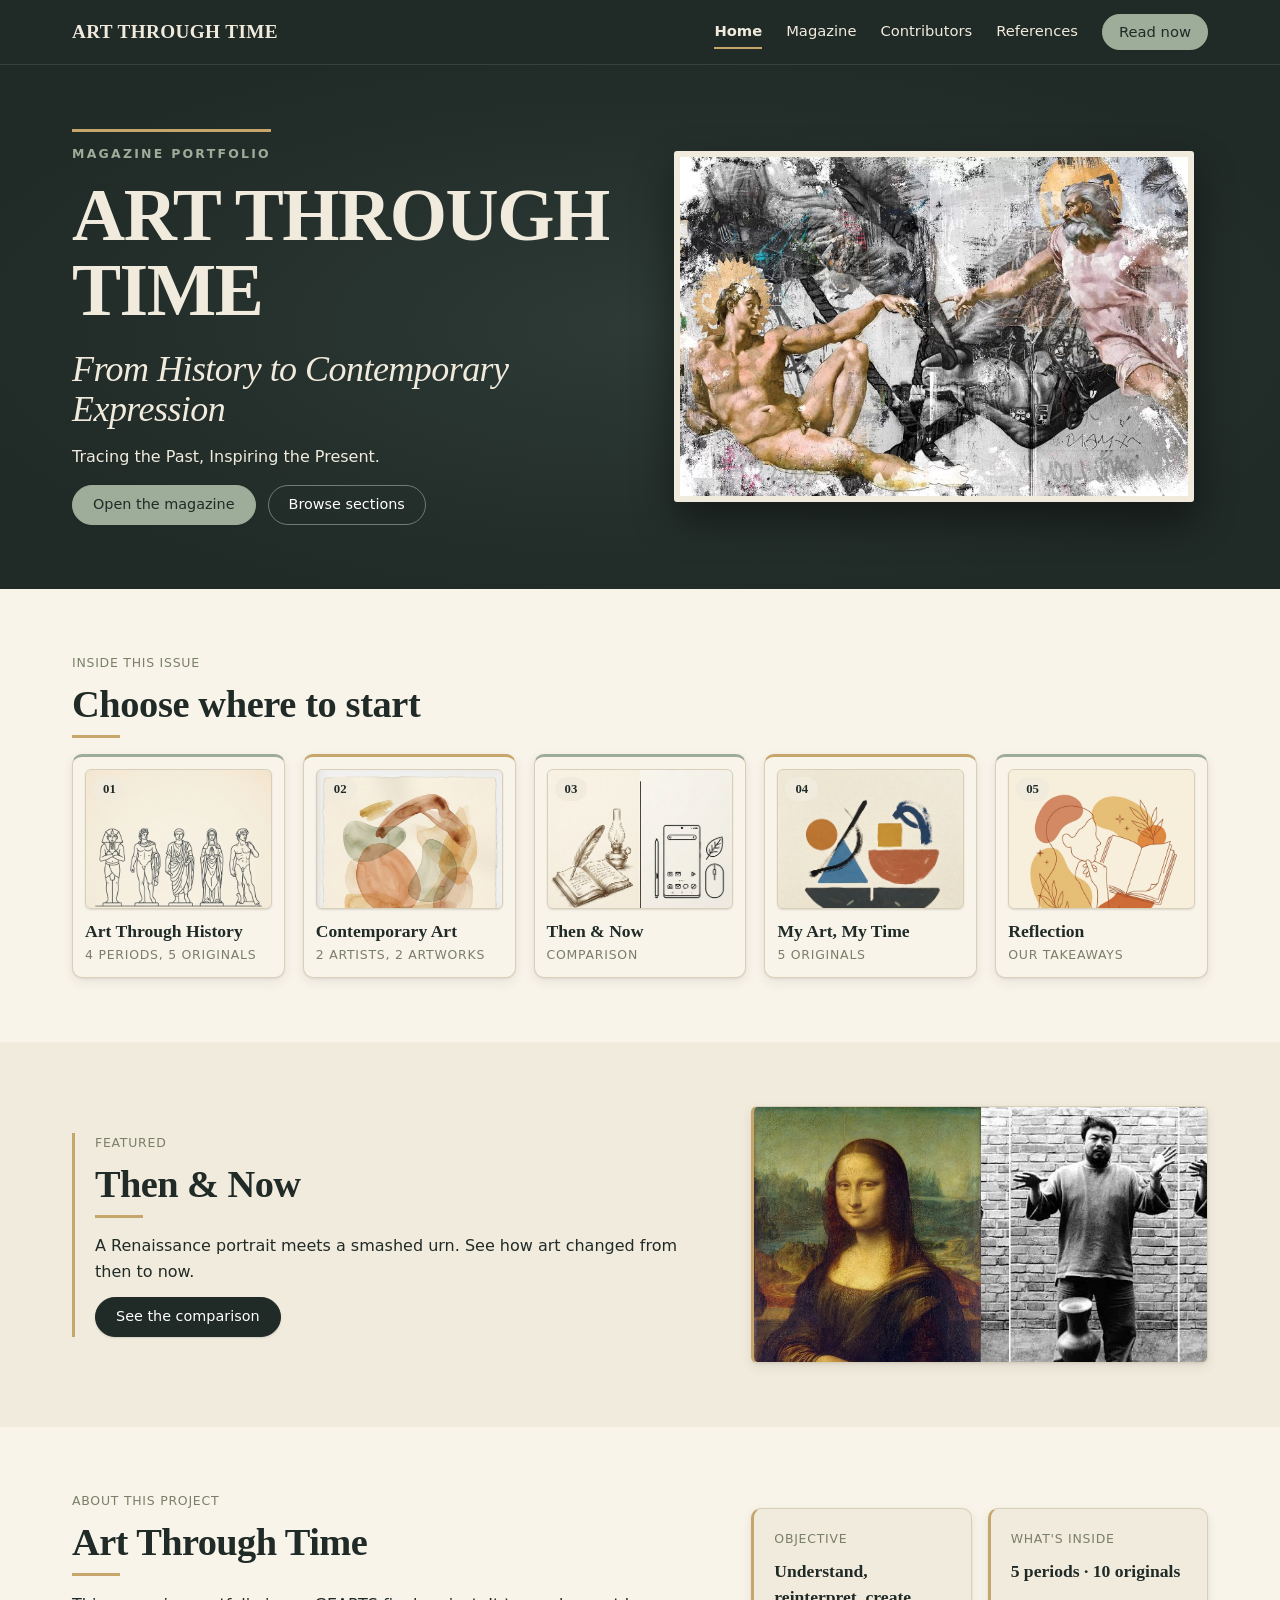
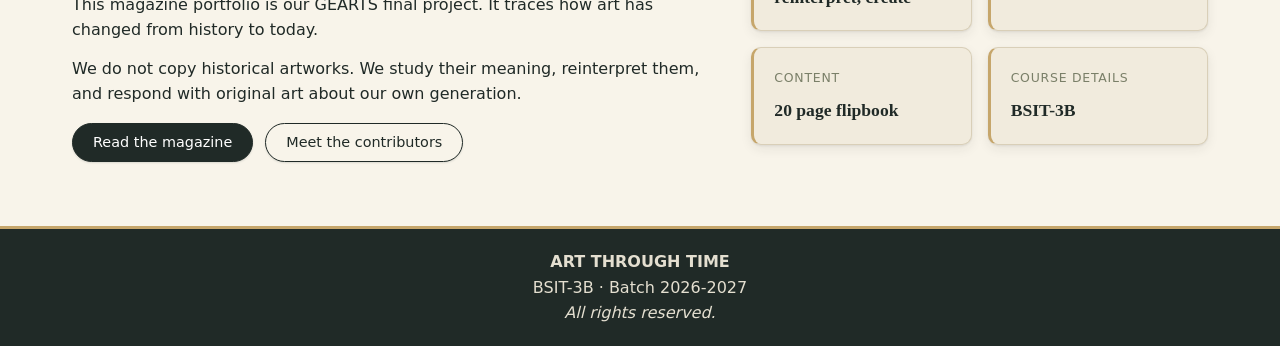
==== commit e24e8cf6: "final overall changes" ====
--- a/index.html
+++ b/index.html
@@ -48,13 +48,13 @@
             <a class="card" href="viewer.html#p=4">
               <div class="ph" style="padding:0"><img src="images/artth.jpeg" alt="Art Through History"></div>
               <strong>Art Through History</strong>
-              <p class="label">4–5 periods</p>
+              <p class="label">4 periods, 5 originals</p>
             </a>
 
             <a class="card" href="viewer.html#p=12">
               <div class="ph" style="padding:0"><img src="images/cont.jpeg" alt="Contemporary Art"></div>
               <strong>Contemporary Art</strong>
-              <p class="label">2–3 artworks</p>
+              <p class="label">2 artists, 2 artworks</p>
             </a>
 
             <a class="card" href="viewer.html#p=14">
@@ -132,17 +132,17 @@
 
             <div class="box">
               <p class="label">What's inside</p>
-              <strong>5 periods · 5 originals</strong>
+              <strong>5 periods · 10 originals</strong>
             </div>
 
             <div class="box">
-              <p class="label">Format</p>
-              <strong>15–20 page flipbook</strong>
+              <p class="label">Content</p>
+              <strong>20 page flipbook</strong>
             </div>
 
             <div class="box">
               <p class="label">Course details</p>
-              <strong>[COURSE · SECTION]</strong>
+              <strong>BSIT-3B</strong>
             </div>
           </div>
         </div>
--- a/css/style.css
+++ b/css/style.css
@@ -258,7 +258,7 @@
 body.viewer #book .page,
 body.viewer #book .stf__item{
   box-sizing:border-box;
-  padding:clamp(14px,3%,28px) clamp(24px,6%,64px);
+  padding:clamp(8px,2%,16px) clamp(12px,3%,32px);
   overflow-x:hidden;overflow-y:auto;scrollbar-width:thin;
 }
 body.viewer #book .page p,
@@ -285,11 +285,14 @@
 body.viewer #book .page .bs-caption{padding:.55em .7em;border-left:3px solid var(--gold);background:rgba(232,222,201,.45)}
 body.viewer #book .page .bs-caption p{margin:0;font-size:clamp(.73rem,.95vw,.85rem);line-height:1.4;text-align:justify;hyphens:auto}
 body.viewer #book .page .bs-caption strong{font-family:var(--font-display);font-size:1.02em;letter-spacing:.035em;color:var(--forest)}
+body.viewer #book .page .bs-caption .bs-meta{margin:0 0 .4em;text-align:left;hyphens:none}
+body.viewer #book .page .bs-caption .bs-meta b{color:var(--forest)}
+body.viewer #book .page .bs-caption .bs-meta + p:not(.bs-meta){margin-top:.8em}
 
 /* ===== 9. Magazine pages inside the flipbook (Museum Gallery theme) ===== */
 .page .mag-page{
   height:100%;overflow-y:auto;overscroll-behavior:contain;-webkit-overflow-scrolling:touch;
-  padding:7cqw 7.5cqw 6cqw;color:#202A27;font-family:Georgia,"Times New Roman",serif;
+  padding:5cqw 5cqw 4cqw;;color:#202A27;font-family:Georgia,"Times New Roman",serif;
   scrollbar-width:thin;scrollbar-color:#9DAD99 #eee8da;
 }
 .page .mag-kicker{margin:0 0 3cqw;padding-top:2cqw;border-top:1px solid #C6A66B;color:#68776b;font:700 1cqw/1.3 system-ui,sans-serif;letter-spacing:.16em;text-transform:uppercase}
@@ -326,6 +329,8 @@
 /* Art Through History pages */
 .page .history-page .history-scroll{padding-bottom:3cqw}
 .page .history-page .history-scroll > p > b{display:inline-block;color:#526B58;font-family:system-ui,sans-serif;font-size:4.5cqw;letter-spacing:.04em}
+.page .history-page .history-scroll p.meta-line{text-align:left;hyphens:none;margin:0 0 1.2cqw}
+.page .history-page .history-scroll p.meta-line > b{display:inline;font-family:inherit;font-size:inherit;letter-spacing:0;color:#26372f}
 .page .history-image-placeholder{min-height:25cqw;display:grid;place-content:center;text-align:center;background:linear-gradient(135deg,#e8e0cf,#d8d0bd);border:1px solid #d0c5ae;color:#526B58;font:700 3cqw system-ui,sans-serif;letter-spacing:.08em;margin:0 0 3cqw;padding:3cqw}
 .page .history-image-placeholder small{font:italic 2.4cqw Georgia,serif;letter-spacing:0;margin-top:1cqw}
 .page .history-image-placeholder img{display: block !important;width: 100% !important;max-width: none !important;height: auto !important;max-height: none !important;object-fit: contain;object-position: center;margin: 0 auto;}
@@ -431,3 +436,7 @@
 .page .artist-caption small{font-size:3cqw}
 }
 
+/* Remove thumbnails from Table of Contents */
+.toc .ph {
+    display: none !important;
+}
